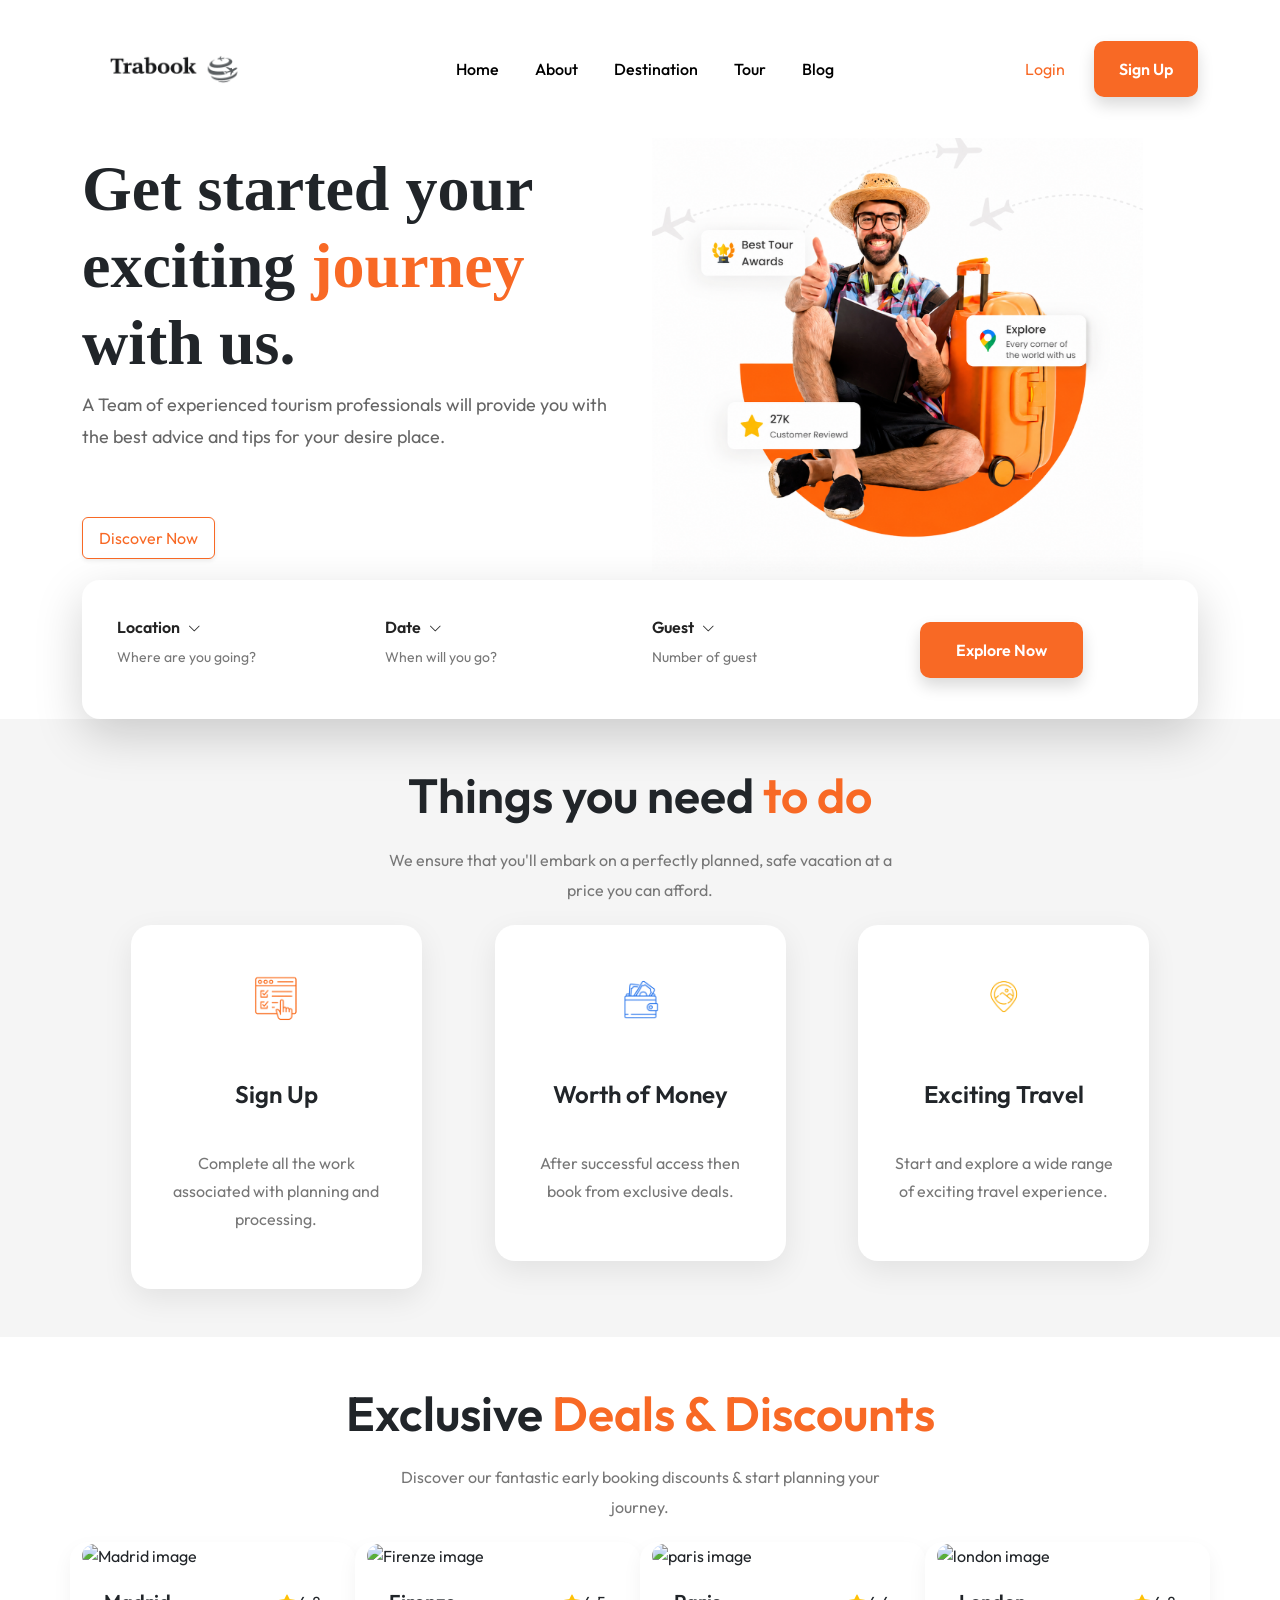
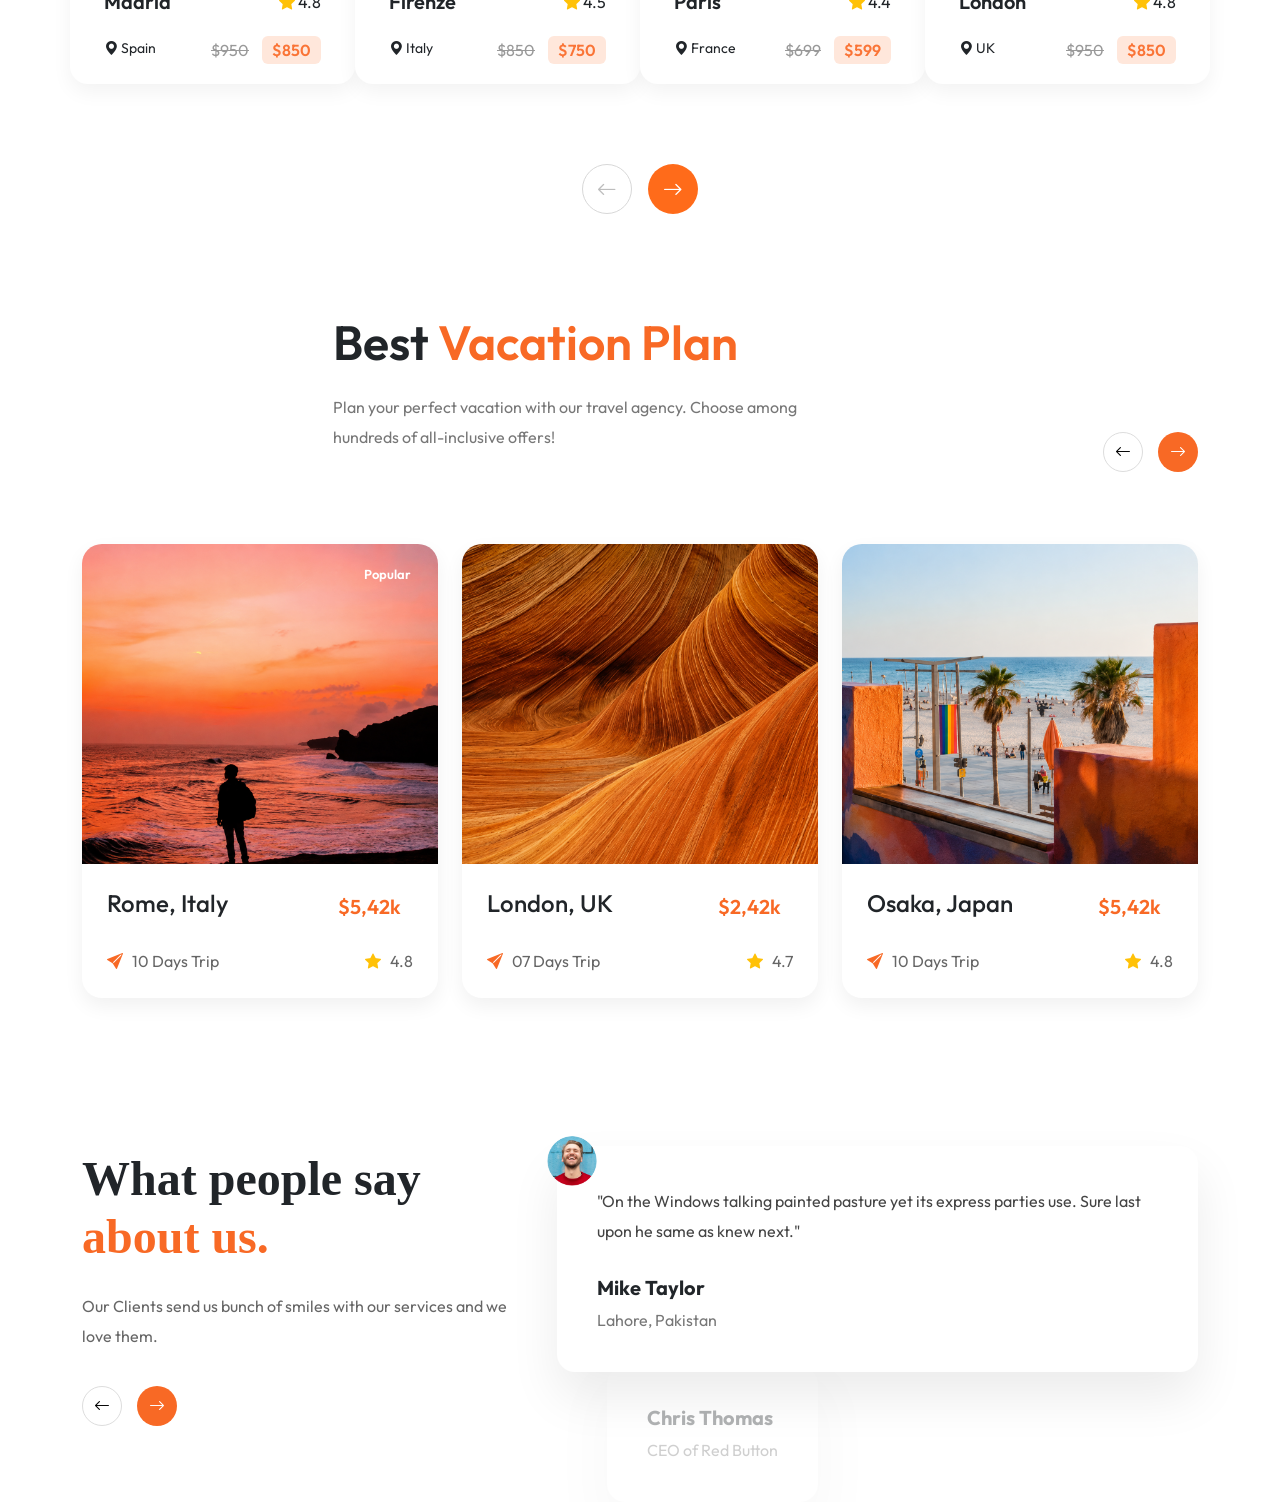
==== index.html @ 54f8acce "created testimonila branch" ====
<!DOCTYPE html>
<html lang="en">

<head>
    <meta charset="UTF-8">
    <meta name="viewport" content="width=device-width, initial-scale=1.0">
    <title>Trabook</title>

    <link rel="preconnect" href="https://fonts.googleapis.com">
    <link rel="preconnect" href="https://fonts.gstatic.com" crossorigin>
    <link
        href="https://fonts.googleapis.com/css2?family=Bai+Jamjuree:ital,wght@0,200;0,300;0,400;0,500;0,600;0,700;1,200;1,300;1,400;1,500;1,600;1,700&family=Happy+Monkey&family=Orbitron:wght@400..900&family=Oswald:wght@200..700&family=Outfit:wght@100..900&family=Playfair+Display:ital,wght@0,400..900;1,400..900&display=swap"
        rel="stylesheet">
    <link href="https://cdn.jsdelivr.net/npm/bootstrap@5.3.7/dist/css/bootstrap.min.css" rel="stylesheet">
    <link rel="stylesheet" href="https://cdn.jsdelivr.net/npm/bootstrap-icons@1.13.1/font/bootstrap-icons.min.css">
    <link rel="stylesheet" href="index.css">
</head>

<body>

    <!-- NAVBAR SECTION -->
    <header>
        <nav class="navbar navbar-expand-lg bg-white py-1">

            <div class="container">

                <a class="navbar-brand" href="#">
                    <img src="./images/logo.png" alt="Logo" class="nav-logo">
                </a>

                <button class="navbar-toggler" type="button" data-bs-toggle="collapse" data-bs-target="#navbarMenu">
                    <span class="navbar-toggler-icon"></span>
                </button>

                <div class="collapse navbar-collapse" id="navbarMenu">
                    <ul class="navbar-nav mx-auto">

                        <li class="nav-item">
                            <a class="nav-link active" href="#hero">Home</a>
                        </li>

                        <li class="nav-item">
                            <a class="nav-link active" href="#">About</a>
                        </li>

                        <li class="nav-item">
                            <a class="nav-link active" href="#">Destination</a>
                        </li>

                        <li class="nav-item">
                            <a class="nav-link active" href="#">Tour</a>
                        </li>

                        <li class="nav-item">
                            <a class="nav-link active" href="#">Blog</a>
                        </li>
                    </ul>

                    <div class="d-flex align-items-center">

                        <a href="#" class="btn text-decoration-none me-3" style="color: #F86925;">
                            Login
                        </a>

                        <button class="btn explore-btn px-4 shadow">Sign Up</button>

                    </div>

                </div>

            </div>

        </nav>
    </header>

    <main>
        <!-- HERO SECTION -->
        <section class="hero-section" id="hero">
            <div class="container">

                <div class="row align-items-center">

                    <div class="col-lg-6">

                        <h1 class="hero-heading">Get started your exciting <span style="color: #F86925;">journey
                            </span>with us.</h1>
                        <p class="hero-description">A Team of experienced tourism professionals will provide you with
                            the best advice and tips for your desire place.</p>
                        <button class="hero-button bg-white rounded mt-5 px-3 py-2 shadow-sm">Discover Now</button>
                    </div>

                    <div class="col-lg-6">
                        <img src="./images/hero-image.png"
                            alt="an image of a man sitting and reading a travel guide with his travel bag near to him"
                            class="hero-img img-fluid ">
                    </div>

                </div>

            </div>
        </section>

        <!-- SEARCH SECTION -->
        <section class="search-section " id="search">

            <div class="container mt-5">

                <div class="search-box shadow-lg">

                    <div class="row align-items-center g-4">

                        <div class="search-item col-lg-3">
                            <label>
                                Location
                                <i class="bi bi-chevron-down"></i>
                            </label>
                            <p>Where are you going?</p>
                        </div>

                        <div class="search-item col-lg-3">
                            <label>
                                Date
                                <i class="bi bi-chevron-down"></i>
                            </label>
                            <p>When will you go?</p>
                        </div>

                        <div class="search-item col-lg-3">
                            <label>
                                Guest
                                <i class="bi bi-chevron-down"></i>
                            </label>
                            <p>Number of guest</p>
                        </div>

                        <div class="search-item col-lg-3">
                            <button class="btn explore-btn shadow">Explore Now</button>
                        </div>
                    </div>
                </div>

            </div>
        </section>

        <!-- TO DO SECTION -->
        <section class="things py-5" id="todo">

            <div class="container">

                <div class="section-title text-center">
                    <h2>Things you need <span style="color:#F86925;">to do</span></h2>
                    <p>We ensure that you'll embark on a perfectly planned, safe vacation at a price you can afford.</p>
                </div>

                <div class="justify-content-evenly row gx-5 gy-4 ">

                    <div class="feature-card justify-content-evenly col-lg-3 col-md-6 h-100">

                        <div class="feature-icon">
                            <img src="./images/checklist-click.png" alt="Checklist Icon image" width="70">
                        </div>

                        <h4>Sign Up</h4>
                        <p>Complete all the work associated with planning and processing.</p>

                    </div>

                    <div class="feature-card justify-content-evenly col-lg-3 col-md-6 h-100">

                        <div class="feature-icon">
                            <img src="./images/wallet.png" alt="wallet icon" width="70">
                        </div>

                        <h4>Worth of Money</h4>
                        <p>After successful access then book from exclusive deals.</p>

                    </div>

                    <div class="feature-card justify-content-evenly col-lg-3 col-md-6 h-100">

                        <div class="feature-icon">
                            <img src="./images/location-icon.png" alt="location icon" width="70">
                        </div>

                        <h4>Exciting Travel</h4>
                        <p>Start and explore a wide range of exciting travel experience.</p>
                    </div>

                </div>
            </div>

        </section>

        <section class="deals-section" id="deals">

            <div class="container">

                <div class="section-heading text-center mt-5">

                    <h2>Exclusive <span style="color: #F86925;">Deals & Discounts</span></h2>
                    <p>Discover our fantastic early booking discounts & start planning your journey.</p>
                </div>

                <div class="row g-4">

                    <!-- Card 1 -->
                    <div class="deal-card col-lg-3 col-md-6">

                        <div class="deal-image">

                            <img src="./images/madrid.png" alt="Madrid image">

                            <div class="overlay">

                                <button class="btn book-btn">Book Now</button>

                            </div>

                        </div>

                        <div class="deal-body">

                            <div class="d-flex justify-content-between">
                                <h5>Madrid</h5>
                                <span><i class="bi bi-star-fill text-warning"></i> 4.8</span>
                            </div>

                            <div class="d-flex justify-content-between mt-3">

                                <small><i class="bi bi-geo-alt-fill"></i> Spain</small>

                                <div>
                                    <span class="old-price">$950</span>
                                    <span class="new-price">$850</span>
                                </div>

                            </div>

                        </div>

                    </div>

                    <!-- Card 2 -->
                    <div class="deal-card col-lg-3 col-md-6">

                        <div class="deal-image">

                            <img src="./images/firenze.png" alt="Firenze image">

                            <div class="overlay">

                                <button class="btn book-btn">Book Now</button>

                            </div>

                        </div>

                        <div class="deal-body">

                            <div class="d-flex justify-content-between">
                                <h5>Firenze</h5>
                                <span><i class="bi bi-star-fill text-warning"></i> 4.5</span>
                            </div>

                            <div class="d-flex justify-content-between mt-3">

                                <small><i class="bi bi-geo-alt-fill"></i> Italy</small>

                                <div>
                                    <span class="old-price">$850</span>
                                    <span class="new-price">$750</span>
                                </div>

                            </div>

                        </div>

                    </div>

                    <!-- Card 3 -->
                    <div class="deal-card col-lg-3 col-md-6">

                        <div class="deal-image">

                            <img src="./images/paris.png" alt="paris image">

                            <div class="overlay">

                                <button class="btn book-btn">Book Now</button>

                            </div>

                        </div>

                        <div class="deal-body">

                            <div class="d-flex justify-content-between">
                                <h5>Paris</h5>
                                <span><i class="bi bi-star-fill text-warning"></i> 4.4</span>
                            </div>

                            <div class="d-flex justify-content-between mt-3">

                                <small><i class="bi bi-geo-alt-fill"></i> France</small>

                                <div>
                                    <span class="old-price">$699</span>
                                    <span class="new-price">$599</span>
                                </div>

                            </div>

                        </div>

                    </div>

                    <!-- Card 4 -->
                    <div class="deal-card col-lg-3 col-md-6">

                        <div class="deal-image">

                            <img src="./images/london.png" alt="london image">

                            <div class="overlay">

                                <button class="btn book-btn">Book Now</button>

                            </div>

                        </div>

                        <div class="deal-body">

                            <div class="d-flex justify-content-between">
                                <h5>London</h5>
                                <span><i class="bi bi-star-fill text-warning"></i> 4.8</span>
                            </div>

                            <div class="d-flex justify-content-between mt-3">

                                <small><i class="bi bi-geo-alt-fill"></i> UK</small>

                                <div>
                                    <span class="old-price">$950</span>
                                    <span class="new-price">$850</span>
                                </div>

                            </div>

                        </div>

                    </div>

                </div>

                <div class="navigation-btns d-flex justify-content-center align-items-center">

                    <button class="nav-btn prev-btn">
                        <i class="bi bi-arrow-left"></i>
                    </button>

                    <button class="nav-btn next-btn ms-3">
                        <i class="bi bi-arrow-right"></i>
                    </button>

                </div>

            </div>

        </section>

        <section class="vacation-section" id="vacation">

            <div class="container">

                <div class="vacation-header">

                    <div class="vacation-heading mx-auto">

                        <h2>Best <span style="color: #F86925;">Vacation Plan</span></h2>
                        <p>Plan your perfect vacation with our travel agency. Choose among hundreds of all-inclusive
                            offers!</p>
                    </div>

                    <div class="slider-buttons">

                        <button class="arrow-btn">
                            <i class="bi bi-arrow-left"></i>
                        </button>

                        <button class="arrow-btn active">
                            <i class="bi bi-arrow-right"></i>
                        </button>

                    </div>

                </div>

                <div class="row mt-5 g-4">

                    <!-- CARD-1 -->
                    <div class="col-lg-4 col-md-6">

                        <div class="vacation-card">

                            <div class="vacation-image">

                                <img src="./images/rome.png" alt="Rome image">
                                <span class="popular-badge">Popular</span>

                            </div>

                            <div class="vacation-body">

                                <div class="price-tag d-flex justify-content-between">

                                    <h4>Rome, Italy</h4>
                                    <h5>$5,42k</h5>

                                </div>

                                <div class="d-flex justify-content-between mt-3">

                                    <span><i class="bi bi-send-fill" style="color: #F86925;"></i> 10 Days Trip</span>
                                    <span><i class="bi bi-star-fill text-warning"></i> 4.8</span>

                                </div>

                            </div>

                        </div>

                    </div>

                    <!-- CARD -2 -->
                    <div class="col-lg-4 col-md-6">

                        <div class="vacation-card">

                            <div class="vacation-image">

                                <img src="./images/london2.png" alt="london image">

                            </div>

                            <div class="vacation-body">

                                <div class="price-tag d-flex justify-content-between">

                                    <h4>London, UK</h4>
                                    <h5>$2,42k</h5>

                                </div>

                                <div class="d-flex justify-content-between mt-3">

                                    <span><i class="bi bi-send-fill" style="color: #F86925;"></i> 07 Days Trip</span>
                                    <span><i class="bi bi-star-fill text-warning"></i> 4.7</span>

                                </div>

                            </div>

                        </div>

                    </div>

                    <!-- CARD-3 -->
                    <div class="col-lg-4 col-md-6">

                        <div class="vacation-card">

                            <div class="vacation-image">

                                <img src="./images/osaka.png" alt="osaka image">

                            </div>

                            <div class="vacation-body">

                                <div class="price-tag d-flex justify-content-between">

                                    <h4>Osaka, Japan</h4>
                                    <h5>$5,42k</h5>

                                </div>

                                <div class="d-flex justify-content-between mt-3">

                                    <span><i class="bi bi-send-fill" style="color: #F86925;"></i> 10 Days Trip</span>
                                    <span><i class="bi bi-star-fill text-warning"></i> 4.8</span>

                                </div>

                            </div>

                        </div>

                    </div>
                </div>

            </div>

        </section>

        <section id="testimonial-section">

            <div class="container">

                <div class="row align-items-center">

                    <div class="testimonial-heading col-lg-5">

                        <h2>What people say <span style="color: #F86925;">about us.</span></h2>
                        <p>Our Clients send us bunch of smiles with our services and we love them.</p>

                        <div class="slider-buttons">

                            <button class="arrow-btn">
                                <i class="bi bi-arrow-left"></i>
                            </button>

                            <button class="arrow-btn active">
                                <i class="bi bi-arrow-right"></i>
                            </button>

                        </div>
                    </div>

                    <div class="col-lg-7">

                        <div class="testimonial-wrapper">

                            <!-- FRONT CARD -->
                            <div class="testimonial-card active-card mt-5">

                                <img src="images/avatar.png" class="profile-img" alt="avatar image">
                                
                                <p>"On the Windows talking painted pasture yet its express parties use. Sure last upon he same as knew next."</p>
                                <h5>Mike Taylor</h5>
                                <span style="color:#777;">Lahore, Pakistan</span>

                            </div>

                            <!-- BACK CARD -->
                            <div class="testimonial-card second-card mt-5">

                                
                                <h5>Chris Thomas</h5>
                                <span style="color:#777;">CEO of Red Button</span>
                                

                            </div>

                        </div>

                    </div>

                </div>

            </div>

        </section>

        <section id="blog">

        </section>

        <section id="subscribe">

        </section>

    </main>

    <footer>

    </footer>

    <script src="https://cdn.jsdelivr.net/npm/bootstrap@5.3.8/dist/js/bootstrap.bundle.min.js"
        integrity="sha384-FKyoEForCGlyvwx9Hj09JcYn3nv7wiPVlz7YYwJrWVcXK/BmnVDxM+D2scQbITxI"
        crossorigin="anonymous"></script>
</body>

</html>
---- index.css ----
* {
  margin: 0;
  padding: 0;
  box-sizing: border-box;
}

body {
  font-family: "Outfit", sans-serif;
}

/* NAV SECTION */
.nav-logo {
  width: auto;
  height: 120px;
  object-fit: contain;
}

.navbar-brand {
  font-weight: 700;
}

.nav-link {
  color: black;
  font-weight: 500;
  margin: 0 10px;
  transition: 0.3s;
}

/* HERO SECTION */
.hero-heading {
  font-family: "Volkhov", serif;
  font-weight: 700;
  font-size: 64px;
}

.hero-description {
  font-size: 18px;
  color: #666;
  line-height: 32px;
}

.hero-button {
  border: 1px solid #f86925;
  color: #f86925;
  transition: all 0.3s ease;
}
.hero-button:hover {
  transform: translateY(-3px);
  box-shadow: 0 10px 20px rgba(13, 110, 253, 0.3);
}

.hero-img {
  text-align: center;
  width: 90%;
}

.hero-img img {
  width: 90%;
}

/* SEARCH SECTION */
.search-section {
  margin-top: -40px;
  position: relative;
  z-index: 10;
}

.search-box {
  background: white;
  border-radius: 18px;
  padding: 35px;
  box-shadow: 0 20px 60px rgba(0, 0, 0, 0.08);
}

.search-item label {
  font-weight: 600;
  color: #222;
}

.search-item p {
  color: #777;
  font-size: 14px;
  margin-top: 8px;
}

.search-item i {
  margin-left: 5px;
  font-size: 13px;
}

.explore-btn {
  background: #f86925;
  color: white;
  padding: 15px 35px;
  border-radius: 10px;
  font-weight: 600;
  transition: 0.3s;
}

.explore-btn:hover {
  background: #e5672f;
  color: white;
  transform: translateY(-2px);
}

/* TO DO SECTION */
.things {
  background: whitesmoke;
}

.section-title h2 {
  font-size: 48px;
  font-weight: 600;
}

.section-title p {
  width: 520px;
  margin: 20px auto;
  color: #777;
  line-height: 30px;
}

.feature-card {
  background: white;
  padding: 40px 30px;
  border-radius: 20px;
  transition: 0.4s;
  text-align: center;
  box-shadow: 0 10px 30px rgba(0, 0, 0, 0.08);
  display: flex;
  flex-direction: column;
  align-items: center;
  justify-content: space-evenly;
  gap: 20px;
}

.feature-icon {
  width: 70px;
  height: 70px;
  border-radius: 15px;
  display: flex;
  justify-content: center;
  align-items: center;
  margin-bottom: 25px;
}

.feature-card h4 {
  font-weight: 600;
  margin-bottom: 20px;
}

.feature-card p {
  color: #777;
  line-height: 28px;
}

.feature-card:hover {
  transform: translateY(-12px);
  box-shadow: 0 25px 60px rgba(0, 0, 0, 0.08);
}

/* DEALS SECTION */
.deal-card {
  background: #fff;
  border-radius: 18px;
  overflow: hidden;
  transition: 0.35s;
  box-shadow: 0 8px 20px rgba(0, 0, 0, 0.05);
}

.deal-image {
  position: relative;
  overflow: hidden;
}

.deal-image img {
  width: 100%;
  height: 280px;
  object-fit: cover;
  transition: 0.5s;
  border-radius: 20px;
}

.overlay {
  position: absolute;
  inset: 0;
  background: rgba(0, 0, 0, 0.35);
  display: flex;
  justify-content: center;
  align-items: center;
  opacity: 0;
  transition: 0.4s;
  color: rgb(252, 238, 238);
}

.deal-card:hover .overlay {
  opacity: 1;
}

.deal-card:hover img {
  transform: scale(1.08);
}

.book-btn {
  background: #fa7436;
  color: white;
  padding: 12px 28px;
  border-radius: 8px;
}

.book-btn:hover {
  background: #e5672f;
  color: white;
}

.deal-body {
  padding: 22px;
}

.deal-body h5 {
  font-weight: 600;
}

.old-price {
  color: #999;
  text-decoration: line-through;
  margin-right: 10px;
}

.new-price {
  background: #ffe7db;
  color: #fa7436;
  padding: 4px 10px;
  border-radius: 6px;
  font-weight: 600;
}

.deal-card:hover {
  transform: translateY(-10px);
  box-shadow: 0 20px 50px rgba(0, 0, 0, 0.12);
}

.section-heading h2 {
  font-size: 48px;
  font-weight: 600;
}

.section-heading p {
  width: 520px;
  margin: 20px auto;
  color: #777;
  line-height: 30px;
}

.navigation-btns {
  margin-top: 80px;
}

.nav-btn {
  width: 50px;
  height: 50px;
  border-radius: 50%;
  display: flex;
  justify-content: center;
  align-items: center;
  font-size: 20px;
  cursor: pointer;
  transition: all 0.35s ease;
}
.prev-btn {
  background: #fff;
  border: 1px solid #d8d8d8;
  color: #bdbdbd;
}

.prev-btn:hover {
  background: #f5f5f5;
  color: #777;
}

.next-btn {
  background: #ff6b1a;
  border: none;
  color: #fff;
}

.next-btn:hover {
  background: #f25c05;
  transform: translateX(2px);
}

/* VACATION SECTION */
.vacation-section{
    padding:100px 0;
    background:#fff;
}

.vacation-header {
  display: flex;
  justify-content: space-between;
  align-items: end;
  flex-wrap: wrap;
}

.vacation-heading h2 {
  font-size: 48px;
  font-weight: 600;
}

.vacation-heading p {
  width: 520px;
  margin: 20px auto;
  color: #777;
  line-height: 30px;
}

.slider-buttons {
  display: flex;
  gap: 15px;
}

.arrow-btn {
  width: 40px;
  height: 40px;
  border-radius: 50%;
  border: 1px solid #ddd;
  background: white;
  transition: 0.3s;
}

.arrow-btn.active {
  background:#f86925;
  color: white;
  border: none;
}

.arrow-btn:hover {
  background: var(--primary);
  color: black;
}

/* VACATION-CARD */
.vacation-card{
    border-radius:20px;
    overflow:hidden;
    background:white;
    transition:.35s;
    box-shadow:0 8px 20px rgba(0,0,0,.06);
}

.vacation-image{
    overflow:hidden;
    position:relative;
}

.popular-badge{
    position:absolute;
    top:15px;
    right:15px;
    background:var(--primary);
    color:#fff;
    padding:6px 12px;
    border-radius:6px;
    font-size:13px;
    font-weight:600;
}

.vacation-image img{
    width:100%;
    height:320px;
    object-fit:cover;
    transition:.5s;
}

.vacation-body{
    padding:25px;
}

.vacation-body span{
    color:#666;
}

.vacation-body h5{
    color:var(--primary);
    font-weight:700;
}

.vacation-body i{
    color:var(--primary);
    margin-right:6px;
}

.vacation-card:hover{
    transform:translateY(-10px);
    box-shadow:0 25px 50px rgba(0,0,0,.12);
}

.vacation-card:hover img{
    transform:scale(1.08);
}

.price-tag h5{
    color: #f86925;
    padding:6px 12px;
    border-radius:8px;
    font-weight:600;
}

/* TESTIMONIAL SECTION */
.testimonial-section{
    padding:120px 0;
    background:#F7F8FC;
}

.testimonial-heading h2{
    font-size:48px;
    font-family:'Volkhov', serif;
    font-weight:700;
}

.testimonial-heading p{
    margin:25px 0 35px;
    color:#666;
    line-height:30px;
}

.testimonial-wrapper{
    position:relative;
    height:380px;
}

.testimonial-card{
    background:white;
    border-radius:18px;
    padding:40px;
    box-shadow:0 25px 50px rgba(0,0,0,.08);
}

.profile-img{
    width:50px;
    height:50px;
    border-radius:50%;
    position:absolute;
    top:-10px;
    left:-10px;
}

.active-card{
    position:absolute;
    z-index:5;
}

.second-card{
    position:absolute;
    top:220px;
    left:50px;
    opacity:.35;
    z-index:1;
    
}

.testimonial-card p{
    color:#444;
    line-height:30px;
    margin-bottom:30px;
}

.testimonial-card h5{
    font-weight:700;
}

.active-card:hover{
    transform:translateY(-8px);
    transition:.3s;
    border-left: 5px solid var(--primary);
}
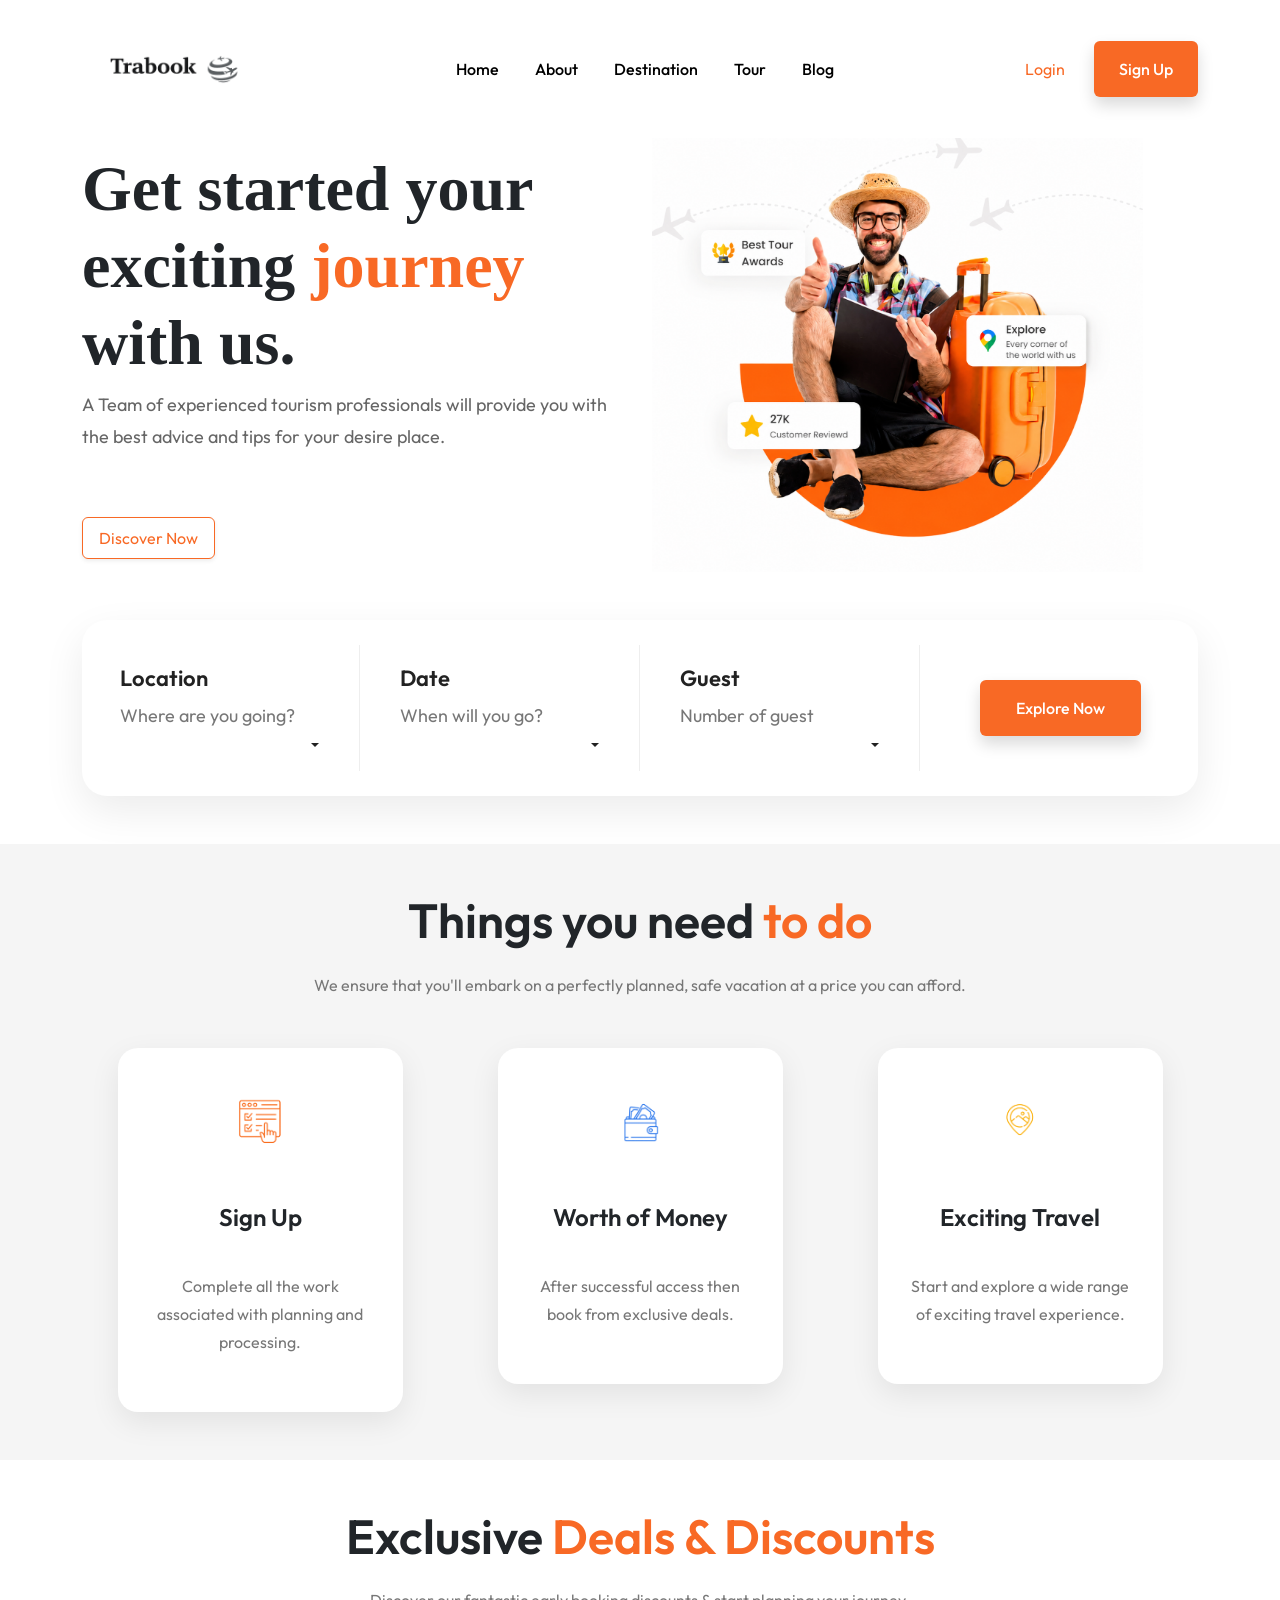
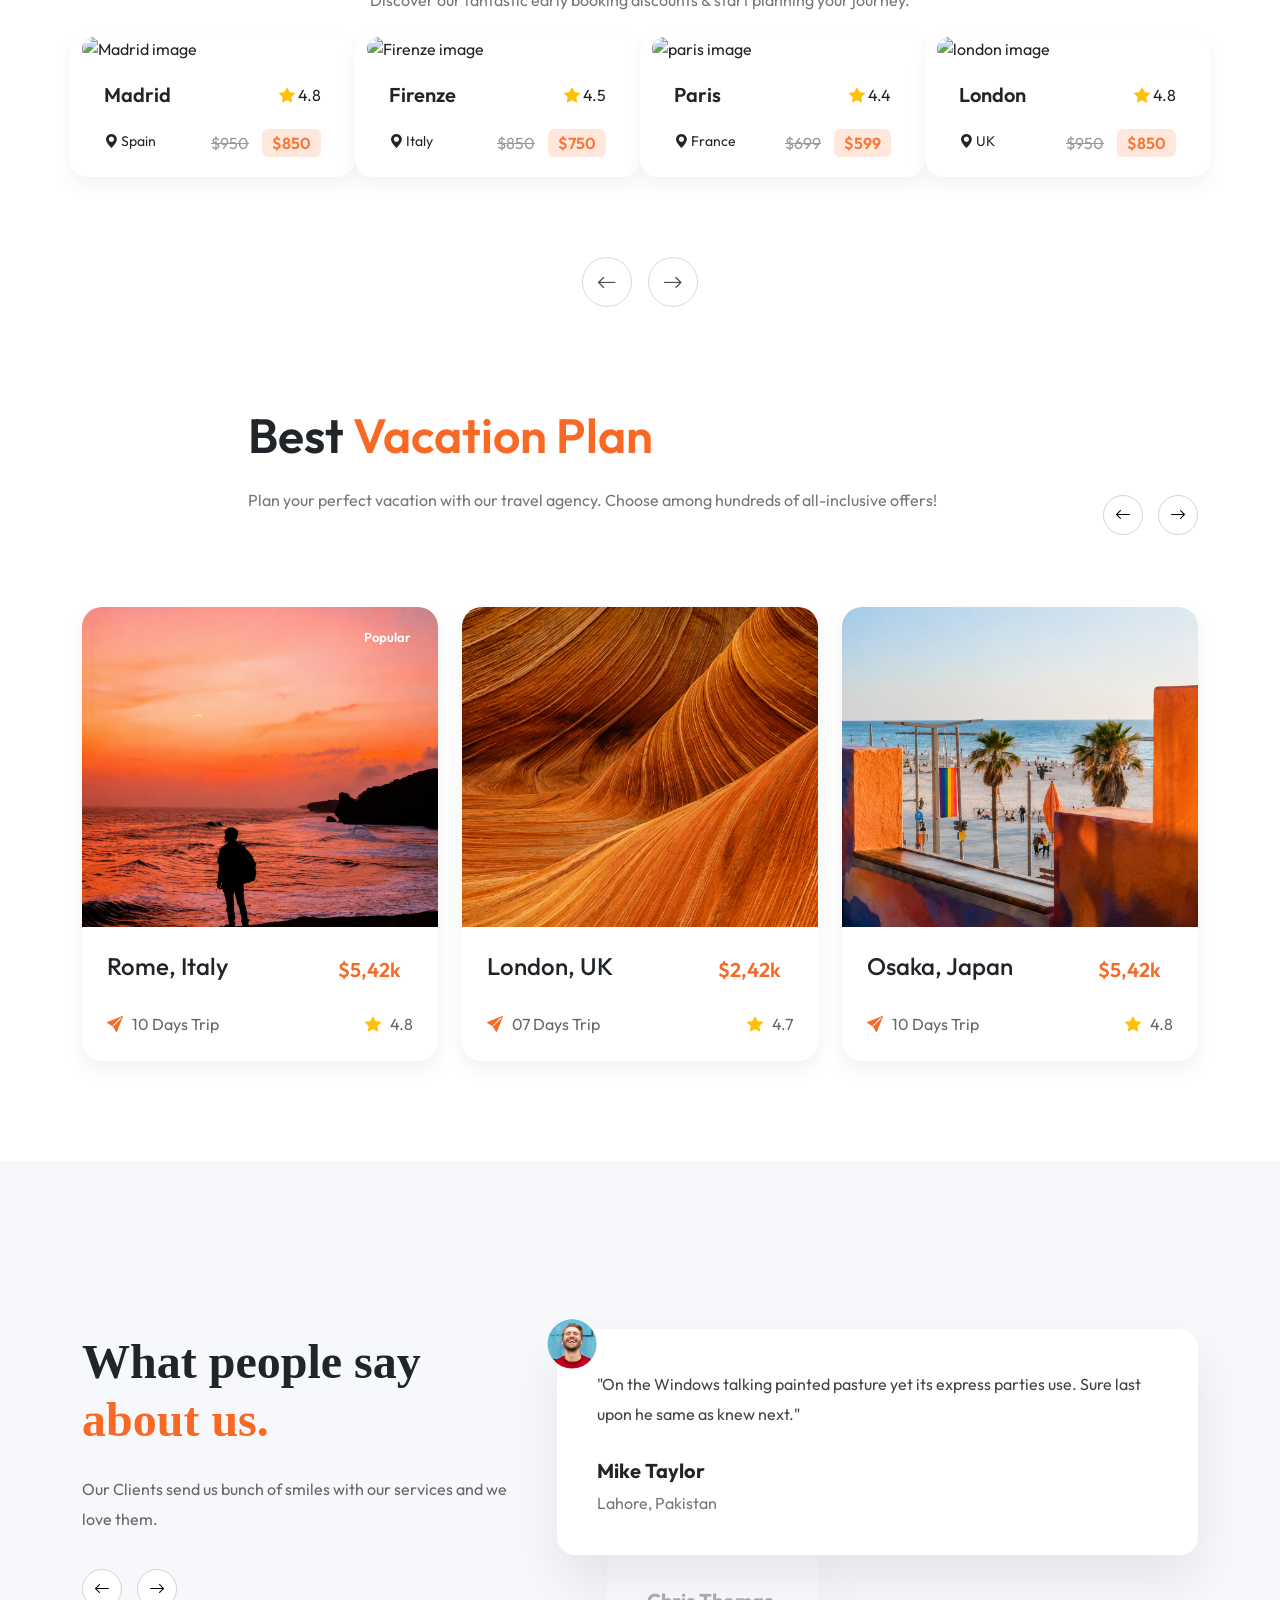
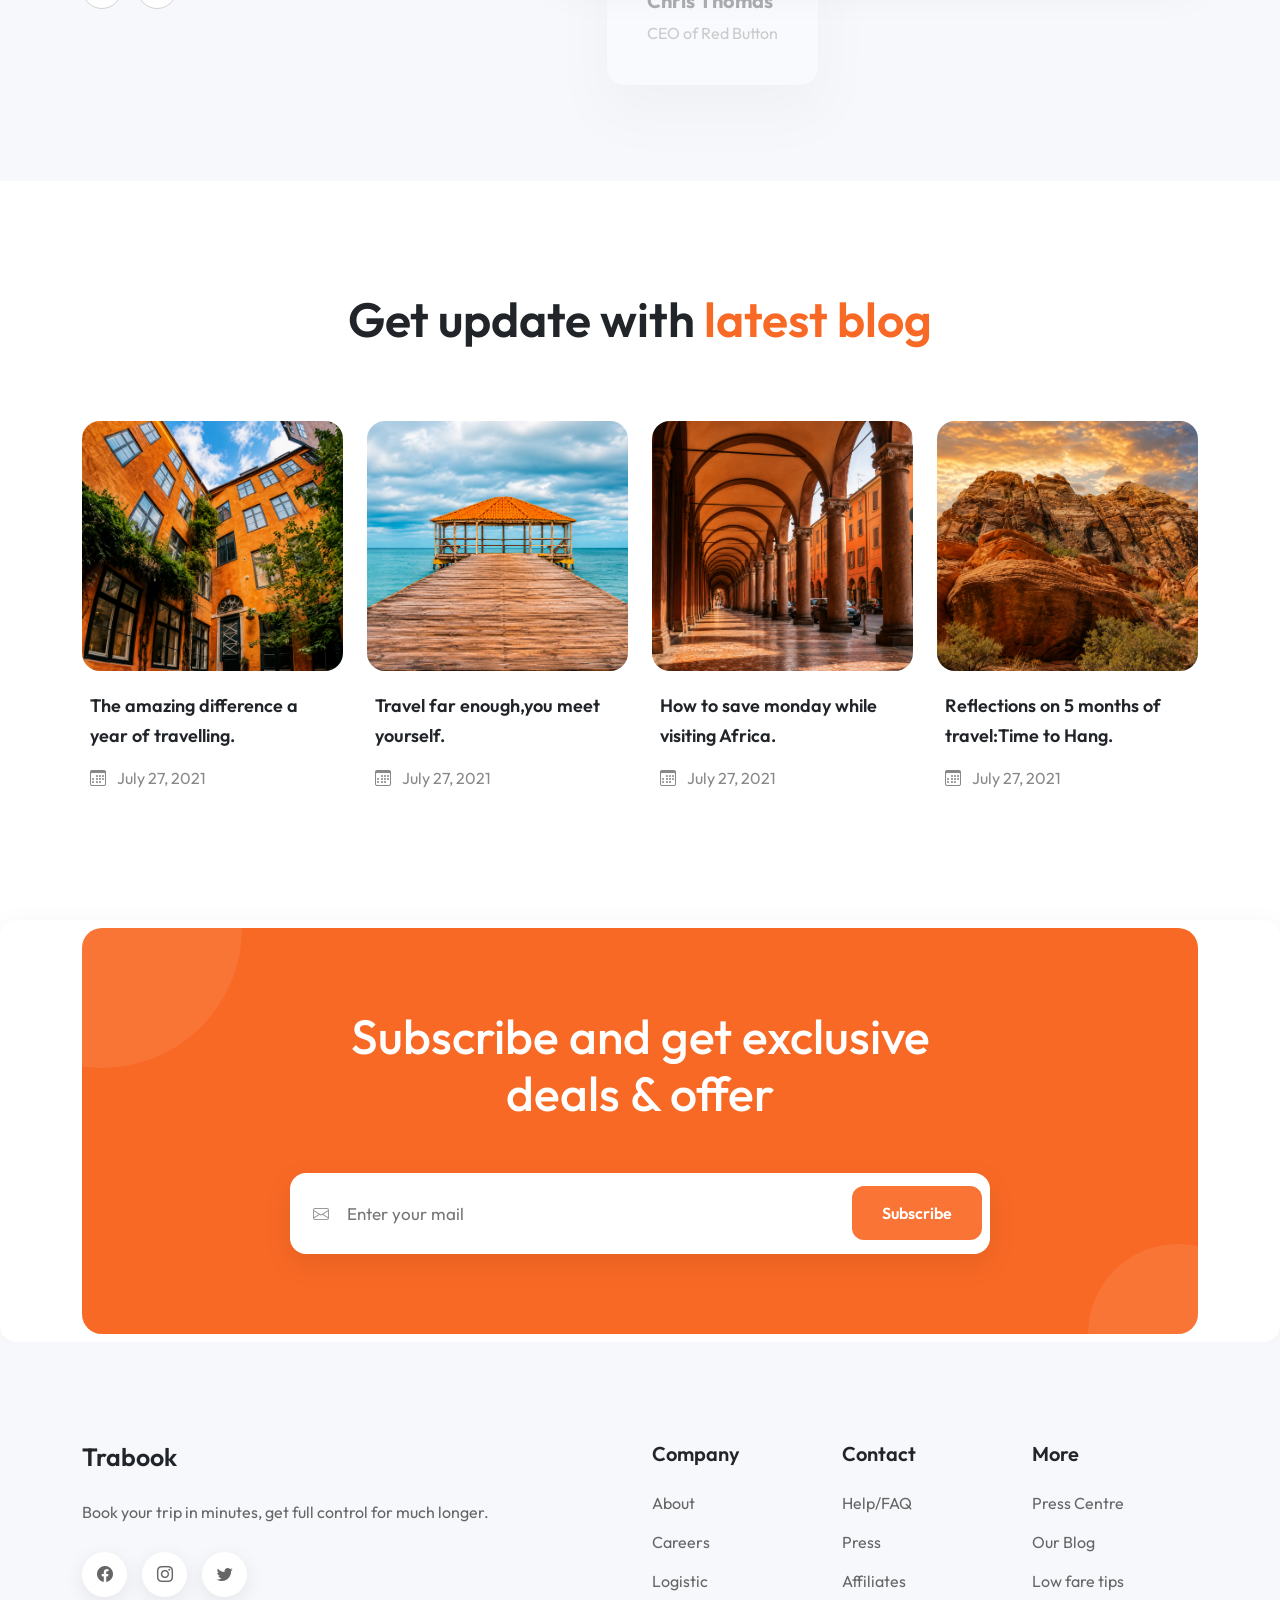
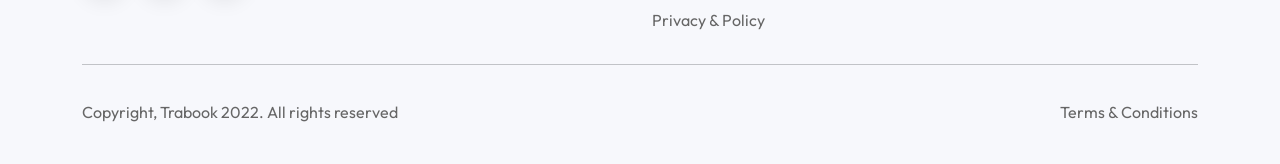
==== commit bab0ac23: "completed foooter section" ====
--- a/index.html
+++ b/index.html
@@ -40,19 +40,19 @@
                         </li>
 
                         <li class="nav-item">
-                            <a class="nav-link active" href="#">About</a>
+                            <a class="nav-link active" href="#testimonial">About</a>
                         </li>
 
                         <li class="nav-item">
-                            <a class="nav-link active" href="#">Destination</a>
+                            <a class="nav-link active" href="#deals">Destination</a>
                         </li>
 
                         <li class="nav-item">
-                            <a class="nav-link active" href="#">Tour</a>
+                            <a class="nav-link active" href="#vacation">Tour</a>
                         </li>
 
                         <li class="nav-item">
-                            <a class="nav-link active" href="#">Blog</a>
+                            <a class="nav-link active" href="#blog">Blog</a>
                         </li>
                     </ul>
 
@@ -101,45 +101,80 @@
         </section>
 
         <!-- SEARCH SECTION -->
-        <section class="search-section " id="search">
-
-            <div class="container mt-5">
-
-                <div class="search-box shadow-lg">
-
-                    <div class="row align-items-center g-4">
-
-                        <div class="search-item col-lg-3">
-                            <label>
-                                Location
-                                <i class="bi bi-chevron-down"></i>
-                            </label>
-                            <p>Where are you going?</p>
-                        </div>
-
-                        <div class="search-item col-lg-3">
-                            <label>
-                                Date
-                                <i class="bi bi-chevron-down"></i>
-                            </label>
-                            <p>When will you go?</p>
-                        </div>
-
-                        <div class="search-item col-lg-3">
-                            <label>
-                                Guest
-                                <i class="bi bi-chevron-down"></i>
-                            </label>
-                            <p>Number of guest</p>
+        <section class="booking-section py-5" id="search">
+
+            <div class="container">
+
+                <div class="booking-box">
+
+                    <div class="row">
+
+                        <!-- Location -->
+                        <div class="col-lg-3 booking-item dropdown">
+
+                            <a href="#" class="booking-trigger dropdown-toggle" data-bs-toggle="dropdown">
+
+                                <h5>Location</h5>
+                                <p>Where are you going?</p>
+
+                            </a>
+
+                            <ul class="dropdown-menu shadow">
+                                <li><a class="dropdown-item" href="#">Paris</a></li>
+                                <li><a class="dropdown-item" href="#">London</a></li>
+                                <li><a class="dropdown-item" href="#">Dubai</a></li>
+                                <li><a class="dropdown-item" href="#">Maldives</a></li>
+                            </ul>
+
+                        </div>
+
+                        <!-- Date -->
+                        <div class="col-lg-3 booking-item dropdown">
+
+                            <a href="#" class="booking-trigger dropdown-toggle" data-bs-toggle="dropdown">
+
+                                <h5>Date</h5>
+                                <p>When will you go?</p>
+
+                            </a>
+
+                            <ul class="dropdown-menu shadow">
+                                <li><a class="dropdown-item" href="#">Today</a></li>
+                                <li><a class="dropdown-item" href="#">Tomorrow</a></li>
+                                <li><a class="dropdown-item" href="#">Next Week</a></li>
+                            </ul>
+
+                        </div>
+
+                        <!-- Guest -->
+                        <div class="col-lg-3 booking-item dropdown">
+
+                            <a href="#" class="booking-trigger dropdown-toggle" data-bs-toggle="dropdown">
+
+                                <h5>Guest</h5>
+                                <p>Number of guest</p>
+
+                            </a>
+
+                            <ul class="dropdown-menu shadow">
+                                <li><a class="dropdown-item" href="#">1 Guest</a></li>
+                                <li><a class="dropdown-item" href="#">2 Guests</a></li>
+                                <li><a class="dropdown-item" href="#">3 Guests</a></li>
+                                <li><a class="dropdown-item" href="#">4+ Guests</a></li>
+                            </ul>
+
                         </div>
 
                         <div class="search-item col-lg-3">
                             <button class="btn explore-btn shadow">Explore Now</button>
                         </div>
-                    </div>
-                </div>
-
-            </div>
+
+                    </div>
+
+                </div>
+
+            </div>
+
         </section>
 
         <!-- TO DO SECTION -->
@@ -147,14 +182,17 @@
 
             <div class="container">
 
-                <div class="section-title text-center">
+                <div class="section-title text-center mb-5">
+
                     <h2>Things you need <span style="color:#F86925;">to do</span></h2>
                     <p>We ensure that you'll embark on a perfectly planned, safe vacation at a price you can afford.</p>
-                </div>
-
-                <div class="justify-content-evenly row gx-5 gy-4 ">
-
-                    <div class="feature-card justify-content-evenly col-lg-3 col-md-6 h-100">
+
+                </div>
+
+                <div class="row justify-content-around g-4">
+
+                    <!-- Card-1 -->
+                    <div class="feature-card col-lg-3 col-md-6 h-100">
 
                         <div class="feature-icon">
                             <img src="./images/checklist-click.png" alt="Checklist Icon image" width="70">
@@ -165,7 +203,8 @@
 
                     </div>
 
-                    <div class="feature-card justify-content-evenly col-lg-3 col-md-6 h-100">
+                    <!-- Card-2 -->
+                    <div class="feature-card col-lg-3 col-md-6 h-100">
 
                         <div class="feature-icon">
                             <img src="./images/wallet.png" alt="wallet icon" width="70">
@@ -176,7 +215,8 @@
 
                     </div>
 
-                    <div class="feature-card justify-content-evenly col-lg-3 col-md-6 h-100">
+                    <!-- Card-3 -->
+                    <div class="feature-card col-lg-3 col-md-6 h-100">
 
                         <div class="feature-icon">
                             <img src="./images/location-icon.png" alt="location icon" width="70">
@@ -184,9 +224,11 @@
 
                         <h4>Exciting Travel</h4>
                         <p>Start and explore a wide range of exciting travel experience.</p>
-                    </div>
-
-                </div>
+
+                    </div>
+
+                </div>
+
             </div>
 
         </section>
@@ -369,6 +411,7 @@
 
         </section>
 
+        <!-- VACATION SECTION -->
         <section class="vacation-section" id="vacation">
 
             <div class="container">
@@ -503,7 +546,7 @@
 
         </section>
 
-        <section id="testimonial-section">
+        <section class="testimonial-section" id="testimonial">
 
             <div class="container">
 
@@ -535,8 +578,9 @@
                             <div class="testimonial-card active-card mt-5">
 
                                 <img src="images/avatar.png" class="profile-img" alt="avatar image">
-                                
-                                <p>"On the Windows talking painted pasture yet its express parties use. Sure last upon he same as knew next."</p>
+
+                                <p>"On the Windows talking painted pasture yet its express parties use. Sure last upon
+                                    he same as knew next."</p>
                                 <h5>Mike Taylor</h5>
                                 <span style="color:#777;">Lahore, Pakistan</span>
 
@@ -545,10 +589,10 @@
                             <!-- BACK CARD -->
                             <div class="testimonial-card second-card mt-5">
 
-                                
+
                                 <h5>Chris Thomas</h5>
                                 <span style="color:#777;">CEO of Red Button</span>
-                                
+
 
                             </div>
 
@@ -562,17 +606,227 @@
 
         </section>
 
-        <section id="blog">
+        <!-- Blog Section -->
+
+        <section class="blog-section" id="blog">
+
+            <div class="container">
+
+                <div class="section-heading text-center">
+
+                    <h2>Get update with <span style="color: #F86925;">latest blog</span></h2>
+
+                </div>
+
+                <div class="row g-4 mt-5">
+
+                    <!-- CARD-1 -->
+                    <div class="col-lg-3 col-md-6">
+
+                        <article class="blog-card">
+
+                            <div class="blog-image">
+
+                                <img src="./images/blog-1.png" alt="Blog Image">
+
+                            </div>
+
+                            <div class="blog-body">
+
+                                <h5>The amazing difference a year of travelling.</h5>
+                                <span style="color:#888;"><i class="bi bi-calendar3"></i> July 27, 2021</span>
+
+                            </div>
+
+                        </article>
+
+                    </div>
+
+                    <!-- CARD-2 -->
+                    <div class="col-lg-3 col-md-6">
+
+                        <article class="blog-card">
+
+                            <div class="blog-image">
+
+                                <img src="./images/blog-2.png" alt="Blog Image">
+
+                            </div>
+
+                            <div class="blog-body">
+
+                                <h5>Travel far enough,you meet yourself.</h5>
+                                <span style="color:#888;"><i class="bi bi-calendar3"></i> July 27, 2021</span>
+
+                            </div>
+
+                        </article>
+
+                    </div>
+
+                    <!-- CARD-3 -->
+                    <div class="col-lg-3 col-md-6">
+
+                        <article class="blog-card">
+
+                            <div class="blog-image">
+
+                                <img src="./images/blog-3.png" alt="Blog Image">
+
+                            </div>
+
+                            <div class="blog-body">
+
+                                <h5>How to save monday while visiting Africa.</h5>
+                                <span style="color:#888;"><i class="bi bi-calendar3"></i> July 27, 2021</span>
+
+                            </div>
+
+                        </article>
+
+                    </div>
+
+                    <!-- CARD-4 -->
+                    <div class="col-lg-3 col-md-6">
+
+                        <article class="blog-card">
+
+                            <div class="blog-image">
+
+                                <img src="./images/blog-4.png" alt="Blog Image">
+
+                            </div>
+
+                            <div class="blog-body">
+
+                                <h5>Reflections on 5 months of travel:Time to Hang.</h5>
+                                <span style="color:#888;"><i class="bi bi-calendar3"></i> July 27, 2021</span>
+
+                            </div>
+
+                        </article>
+
+                    </div>
+
+                </div>
+
+            </div>
 
         </section>
 
-        <section id="subscribe">
+        <section class="newsletter" id="subscribe">
+
+            <div class="container">
+
+                <div class="newsletter-box">
+
+                    <div class="circle one"></div>
+
+                    <div class="circle two"></div>
+
+                    <h2>Subscribe and get exclusive deals & offer</h2>
+
+                    <form class="newsletter-form">
+
+                        <div class="newsletter">
+
+                            <div class="message">
+
+                                <span class="input-icon"><i class="bi bi-envelope"></i></span>
+                                <input type="email" placeholder="Enter your mail">
+                            </div>
+
+                            <button class="subscribe-btn">Subscribe</button>
+
+                        </div>
+
+                    </form>
+
+                </div>
+
+            </div>
 
         </section>
 
     </main>
 
-    <footer>
+    <!-- FOOTER SECTION -->
+    <footer class="footer">
+
+        <div class="container">
+
+            <div class="row gy-5">
+
+                <!-- Company -->
+                <div class="col-lg-6">
+
+                    <h3 class="footer-logo">Trabook</h3>
+                    <p class="footer-text">Book your trip in minutes, get full control for much longer.</p>
+                    <!-- Social-Links -->
+                    <div class="social-links">
+
+                        <a href="#"><i class="bi bi-facebook"></i></a>
+                        <a href="#"><i class="bi bi-instagram"></i></a>
+                        <a href="#"><i class="bi bi-twitter"></i></a>
+
+                    </div>
+
+                </div>
+
+                <!-- Company Links -->
+                <div class="col-lg-2">
+
+                    <h5>Company</h5>
+
+                    <ul>
+                        <li><a href="#">About</a></li>
+                        <li><a href="#">Careers</a></li>
+                        <li><a href="#">Logistic</a></li>
+                        <li><a href="#">Privacy & Policy</a></li>
+                    </ul>
+
+                </div>
+
+                <!-- Contact -->
+                <div class="col-lg-2">
+
+                    <h5>Contact</h5>
+
+                    <ul>
+                        <li><a href="#">Help/FAQ</a></li>
+                        <li><a href="#">Press</a></li>
+                        <li><a href="#">Affiliates</a></li>
+
+                    </ul>
+
+                </div>
+
+                <!-- More -->
+                <div class="col-lg-2">
+
+                    <h5>More</h5>
+
+                    <ul>
+                        <li><a href="#">Press Centre</a></li>
+                        <li><a href="#">Our Blog</a></li>
+                        <li><a href="#">Low fare tips</a></li>
+
+                    </ul>
+
+                </div>
+
+            </div>
+
+            <hr>
+
+            <div class="footer-bottom">
+
+                <p>Copyright, Trabook 2022. All rights reserved </p>
+                <a href="#">Terms & Conditions</a>
+
+            </div>
+
+        </div>
 
     </footer>
 
--- a/index.css
+++ b/index.css
@@ -45,6 +45,7 @@
   transition: all 0.3s ease;
 }
 .hero-button:hover {
+  background-color: #f25c05;
   transform: translateY(-3px);
   box-shadow: 0 10px 20px rgba(13, 110, 253, 0.3);
 }
@@ -59,41 +60,94 @@
 }
 
 /* SEARCH SECTION */
-.search-section {
+.booking-box{
+    background:#fff;
+    border-radius:25px;
+    box-shadow:0 15px 40px rgba(0,0,0,.08);
+    padding:25px 10px;
+}
+
+.booking-item{
+    padding:20px 40px;
+    position:relative;
+}
+
+.booking-item:not(:last-child){
+    border-right:1px solid #eee;
+}
+
+.booking-trigger{
+    text-decoration:none;
+    display:block;
+    color:#222;
+}
+
+.booking-trigger h5{
+    font-size:22px;
+    font-weight:600;
+    margin-bottom:10px;
+}
+
+.booking-trigger p{
+    margin:0;
+    color:#777;
+    font-size:18px;
+}
+
+.booking-trigger::after{
+    float:right;
+    margin-top:14px;
+}
+
+.dropdown-menu{
+    width:100%;
+    border:none;
+    border-radius:15px;
+    padding:10px;
+}
+
+.dropdown-item{
+    padding:10px 15px;
+    border-radius:8px;
+}
+
+.dropdown-item:hover{
+    background:#f86925;
+    color:#fff;
+}
+
+@media(max-width:991px){
+
+    .booking-item:not(:last-child){
+        border-right:none;
+        border-bottom:1px solid #eee;
+    }
+
+    .booking-item{
+        padding:25px;
+    }
+
+}
+ .search-section {
   margin-top: -40px;
   position: relative;
   z-index: 10;
 }
 
-.search-box {
-  background: white;
+.search-item {
   border-radius: 18px;
+  display: flex;
+  justify-content: center;
+  align-items: center;
   padding: 35px;
-  box-shadow: 0 20px 60px rgba(0, 0, 0, 0.08);
-}
-
-.search-item label {
-  font-weight: 600;
-  color: #222;
-}
-
-.search-item p {
-  color: #777;
-  font-size: 14px;
-  margin-top: 8px;
-}
-
-.search-item i {
-  margin-left: 5px;
-  font-size: 13px;
 }
 
 .explore-btn {
   background: #f86925;
   color: white;
   padding: 15px 35px;
-  border-radius: 10px;
-  font-weight: 600;
+  border-radius: 6px;
+  font-weight: 500;
   transition: 0.3s;
 }
 
@@ -114,7 +168,7 @@
 }
 
 .section-title p {
-  width: 520px;
+  width: auto;
   margin: 20px auto;
   color: #777;
   line-height: 30px;
@@ -246,7 +300,7 @@
 }
 
 .section-heading p {
-  width: 520px;
+  width: auto;
   margin: 20px auto;
   color: #777;
   line-height: 30px;
@@ -270,29 +324,31 @@
 .prev-btn {
   background: #fff;
   border: 1px solid #d8d8d8;
-  color: #bdbdbd;
+  color: #4f4d4d;
 }
 
 .prev-btn:hover {
-  background: #f5f5f5;
-  color: #777;
+  background: #f25c05;
+  color: white;
+  transform: translateX(-4px);
 }
 
 .next-btn {
-  background: #ff6b1a;
-  border: none;
-  color: #fff;
+  background: #fff;
+  border: 1px solid #d8d8d8;
+  color: #4f4d4d;
 }
 
 .next-btn:hover {
   background: #f25c05;
-  transform: translateX(2px);
+  color: white;
+  transform: translateX(4px);
 }
 
 /* VACATION SECTION */
-.vacation-section{
-    padding:100px 0;
-    background:#fff;
+.vacation-section {
+  padding: 100px 0;
+  background: #fff;
 }
 
 .vacation-header {
@@ -308,7 +364,7 @@
 }
 
 .vacation-heading p {
-  width: 520px;
+  width: auto;
   margin: 20px auto;
   color: #777;
   line-height: 30px;
@@ -323,154 +379,433 @@
   width: 40px;
   height: 40px;
   border-radius: 50%;
-  border: 1px solid #ddd;
+  border: 1px solid lightgray;
   background: white;
   transition: 0.3s;
 }
 
 .arrow-btn.active {
+  color: black;
+  border: 1px solid lightgray;
+}
+
+.arrow-btn:hover {
   background:#f86925;
   color: white;
+  transform: translateX(-4px);
+  transition: all 0.35s ease;
+}
+
+.arrow-btn.active:hover{
+  background:#f86925;
+  color: white;
+  transform: translateX(4px);
+  transition: all 0.35s ease;
+}
+
+/* VACATION-CARD */
+.vacation-card {
+  border-radius: 20px;
+  overflow: hidden;
+  background: white;
+  transition: 0.35s;
+  box-shadow: 0 8px 20px rgba(0, 0, 0, 0.06);
+}
+
+.vacation-image {
+  overflow: hidden;
+  position: relative;
+}
+
+.popular-badge {
+  position: absolute;
+  top: 15px;
+  right: 15px;
+  background: var(--primary);
+  color: #fff;
+  padding: 6px 12px;
+  border-radius: 6px;
+  font-size: 13px;
+  font-weight: 600;
+}
+
+.vacation-image img {
+  width: 100%;
+  height: 320px;
+  object-fit: cover;
+  transition: 0.5s;
+}
+
+.vacation-body {
+  padding: 25px;
+}
+
+.vacation-body span {
+  color: #666;
+}
+
+.vacation-body h5 {
+  color: var(--primary);
+  font-weight: 700;
+}
+
+.vacation-body i {
+  color: var(--primary);
+  margin-right: 6px;
+}
+
+.vacation-card:hover {
+  transform: translateY(-10px);
+  box-shadow: 0 25px 50px rgba(0, 0, 0, 0.12);
+}
+
+.vacation-card:hover img {
+  transform: scale(1.08);
+}
+
+.price-tag h5 {
+  color: #f86925;
+  padding: 6px 12px;
+  border-radius: 8px;
+  font-weight: 600;
+}
+
+/* TESTIMONIAL SECTION */
+.testimonial-section {
+  padding: 120px 0;
+  background: #f7f8fc;
+}
+
+.testimonial-heading h2 {
+  font-size: 48px;
+  font-family: "Volkhov", serif;
+  font-weight: 700;
+}
+
+.testimonial-heading p {
+  margin: 25px 0 35px;
+  color: #666;
+  line-height: 30px;
+}
+
+.testimonial-wrapper {
+  position: relative;
+  height: 380px;
+}
+
+.testimonial-card {
+  background: white;
+  border-radius: 18px;
+  padding: 40px;
+  box-shadow: 0 25px 50px rgba(0, 0, 0, 0.08);
+}
+
+.profile-img {
+  width: 50px;
+  height: 50px;
+  border-radius: 50%;
+  position: absolute;
+  top: -10px;
+  left: -10px;
+}
+
+.active-card {
+  position: absolute;
+  z-index: 5;
+}
+
+.second-card {
+  position: absolute;
+  top: 220px;
+  left: 50px;
+  opacity: 0.35;
+  z-index: 1;
+}
+
+.testimonial-card p {
+  color: #444;
+  line-height: 30px;
+  margin-bottom: 30px;
+}
+
+.testimonial-card h5 {
+  font-weight: 700;
+}
+
+.active-card:hover {
+  transform: translateY(-8px);
+  transition: 0.3s;
+  border-left: 5px solid var(--primary);
+}
+
+/* BLOG-SECTION */
+.blog-section {
+  padding: 110px 0;
+}
+
+.blog-card {
+  transition: 0.35s;
+  cursor: pointer;
+}
+
+.blog-image {
+  overflow: hidden;
+  border-radius: 18px;
+}
+
+.blog-image img {
+  width: 100%;
+  height: 250px;
+  object-fit: cover;
+  transition: 0.5s;
+}
+
+.blog-body {
+  padding: 20px 8px;
+}
+
+.blog-body h5 {
+  font-size: 18px;
+  line-height: 30px;
+  font-weight: 600;
+  margin-bottom: 15px;
+}
+
+.blog-card:hover img {
+  transform: scale(1.08);
+}
+
+.blog-card:hover {
+  transform: translateY(-10px);
+}
+
+.blog-card {
+  border-radius: 18px;
+}
+
+.blog-card:hover {
+  box-shadow: 0 25px 50px rgba(0, 0, 0, 0.12);
+}
+
+.blog-body i {
+  color: var(--primary);
+  margin-right: 8px;
+}
+
+/* NEWSLETTER SECTION */
+.newsletter {
+  padding: 120px 0;
+}
+
+.newsletter-box {
+  background: #f86925;
+  border-radius: 20px;
+  padding: 80px 40px;
+  text-align: center;
+  position: relative;
+  overflow: hidden;
+}
+
+.newsletter-box h2 {
+  color: white;
+  font-size: 48px;
+  max-width: 700px;
+  margin: auto;
+  margin-bottom: 50px;
+}
+
+.newsletter-form {
+  max-width: 700px;
+  margin: auto;
+}
+
+.newsletter-form input {
+  height: 65px;
   border: none;
-}
-
-.arrow-btn:hover {
-  background: var(--primary);
-  color: black;
-}
-
-/* VACATION-CARD */
-.vacation-card{
-    border-radius:20px;
-    overflow:hidden;
-    background:white;
-    transition:.35s;
-    box-shadow:0 8px 20px rgba(0,0,0,.06);
-}
-
-.vacation-image{
-    overflow:hidden;
-    position:relative;
-}
-
-.popular-badge{
-    position:absolute;
-    top:15px;
-    right:15px;
-    background:var(--primary);
-    color:#fff;
-    padding:6px 12px;
-    border-radius:6px;
-    font-size:13px;
-    font-weight:600;
-}
-
-.vacation-image img{
-    width:100%;
-    height:320px;
-    object-fit:cover;
-    transition:.5s;
-}
-
-.vacation-body{
-    padding:25px;
-}
-
-.vacation-body span{
-    color:#666;
-}
-
-.vacation-body h5{
-    color:var(--primary);
-    font-weight:700;
-}
-
-.vacation-body i{
-    color:var(--primary);
-    margin-right:6px;
-}
-
-.vacation-card:hover{
-    transform:translateY(-10px);
-    box-shadow:0 25px 50px rgba(0,0,0,.12);
-}
-
-.vacation-card:hover img{
-    transform:scale(1.08);
-}
-
-.price-tag h5{
-    color: #f86925;
-    padding:6px 12px;
-    border-radius:8px;
-    font-weight:600;
-}
-
-/* TESTIMONIAL SECTION */
-.testimonial-section{
-    padding:120px 0;
-    background:#F7F8FC;
-}
-
-.testimonial-heading h2{
-    font-size:48px;
-    font-family:'Volkhov', serif;
-    font-weight:700;
-}
-
-.testimonial-heading p{
-    margin:25px 0 35px;
-    color:#666;
-    line-height:30px;
-}
-
-.testimonial-wrapper{
-    position:relative;
-    height:380px;
-}
-
-.testimonial-card{
-    background:white;
-    border-radius:18px;
-    padding:40px;
-    box-shadow:0 25px 50px rgba(0,0,0,.08);
-}
-
-.profile-img{
-    width:50px;
-    height:50px;
-    border-radius:50%;
-    position:absolute;
-    top:-10px;
-    left:-10px;
-}
-
-.active-card{
-    position:absolute;
-    z-index:5;
-}
-
-.second-card{
-    position:absolute;
-    top:220px;
-    left:50px;
-    opacity:.35;
-    z-index:1;
-    
-}
-
-.testimonial-card p{
-    color:#444;
-    line-height:30px;
-    margin-bottom:30px;
-}
-
-.testimonial-card h5{
-    font-weight:700;
-}
-
-.active-card:hover{
-    transform:translateY(-8px);
-    transition:.3s;
-    border-left: 5px solid var(--primary);
+  font-size: 17px;
+}
+
+.newsletter-form input:focus {
+  box-shadow: none;
+}
+
+.input-group {
+  overflow: hidden;
+  border-radius: 12px;
+}
+
+.input-group-text {
+  background: white;
+  border: none;
+  padding-left: 25px;
+}
+
+.input-group input {
+  color: #999;
+}
+
+.input-group-text i {
+  color: #999;
+  font-size: 18px;
+}
+
+.newsletter {
+  background: #fff;
+  border-radius: 16px;
+  padding: 8px;
+  display: flex;
+  justify-content: space-between;
+  align-items: center;
+  box-shadow: 0 10px 30px rgba(0, 0, 0, 0.08);
+}
+
+.input-icon {
+  color: #999;
+  margin-left: 15px;
+}
+
+.newsletter input {
+  flex: 1;
+  border: none;
+  outline: none;
+  padding: 15px;
+}
+
+.subscribe-btn {
+  background: #fa7436;
+  color: #fff;
+  border: none;
+  border-radius: 12px;
+  padding: 15px 30px;
+  font-weight: 600;
+}
+
+.subscribe-btn:hover {
+  background: #e5672f;
+  color: #fff;
+}
+
+.circle {
+  position: absolute;
+  border-radius: 50%;
+  background: rgba(255, 255, 255, 0.08);
+}
+
+.one {
+  width: 280px;
+  height: 280px;
+  top: -140px;
+  left: -120px;
+}
+
+.two {
+  width: 180px;
+  height: 180px;
+  bottom: -90px;
+  right: -70px;
+}
+
+@media (max-width:560px){
+
+  .newsletter{
+    display: flex;
+    flex-direction: column;
+  }
+  
+}
+
+/* FOOTER SECTION */
+.footer {
+  background: #f7f8fc;
+  padding: 100px 0 40px;
+}
+
+.footer-logo {
+  font-size: 25px;
+  font-weight: 600;
+}
+
+.footer-text {
+  margin: 25px 0;
+  color: #666;
+  line-height: 30px;
+}
+
+.social-links {
+  display: flex;
+  gap: 15px;
+}
+
+.social-links a {
+  width: 45px;
+  height: 45px;
+  background: white;
+  border-radius: 50%;
+  display: flex;
+  justify-content: center;
+  align-items: center;
+  text-decoration: none;
+  color: #333;
+  transition: 0.3s;
+  box-shadow: 0 5px 20px rgba(0, 0, 0, 0.08);
+}
+
+.social-links a:hover {
+  background: #f86925;
+  color: white;
+  transform: translateY(-5px);
+}
+
+.footer h5 {
+  margin-bottom: 25px;
+  font-weight: 600;
+}
+
+.footer ul {
+  list-style: none;
+  padding: 0;
+}
+
+.footer li {
+  margin-bottom: 15px;
+}
+
+.footer a {
+  text-decoration: none;
+  color: #666;
+  transition: 0.3s;
+}
+
+.footer a:hover {
+  color: white;
+}
+
+/* BOTTOM FOOTER */
+.footer-bottom {
+  display: flex;
+  justify-content: space-between;
+  align-items: center;
+  flex-wrap: wrap;
+  margin-top: 35px;
+}
+
+.footer-bottom p {
+  margin: 0;
+  color: #666;
+}
+
+@media (max-width: 768px) {
+  .footer {
+    text-align: center;
+  }
+
+  .social-links {
+    justify-content: center;
+  }
+
+  .footer-bottom {
+    flex-direction: column;
+
+    gap: 15px;
+  }
 }
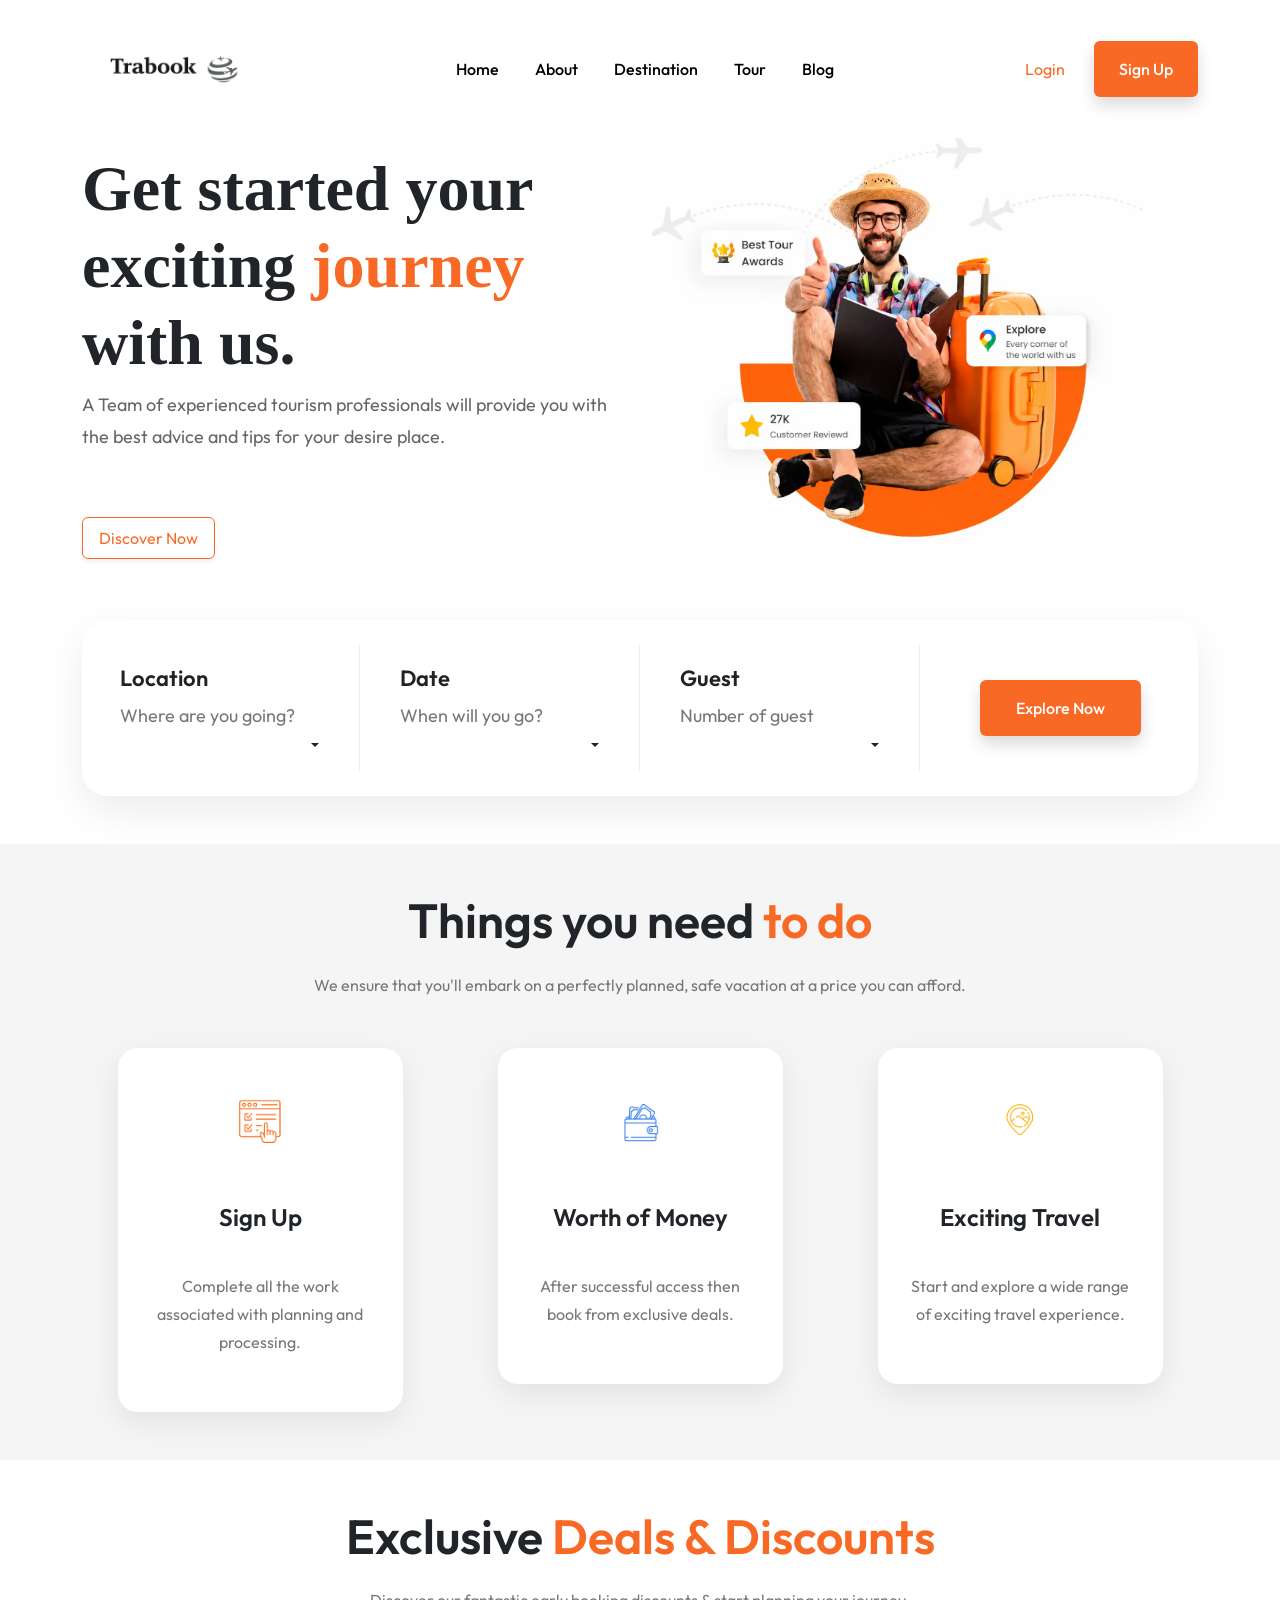
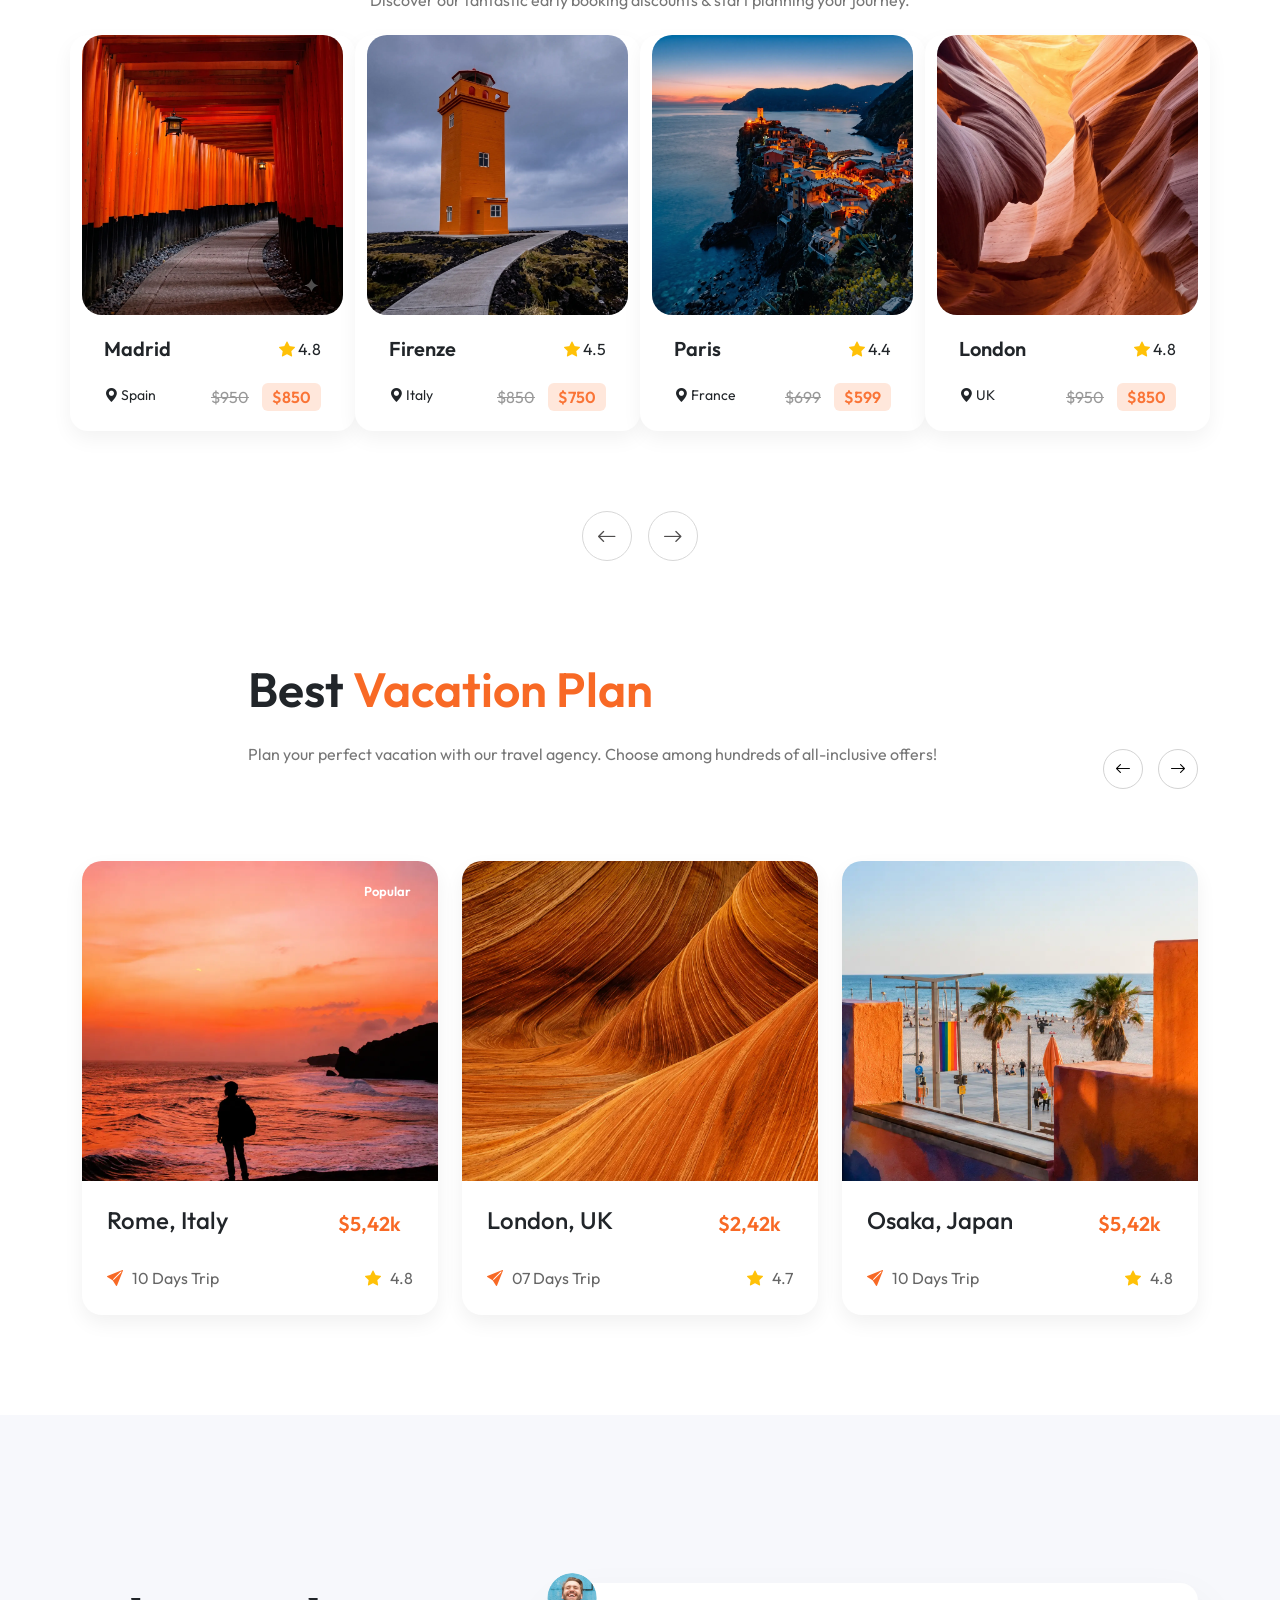
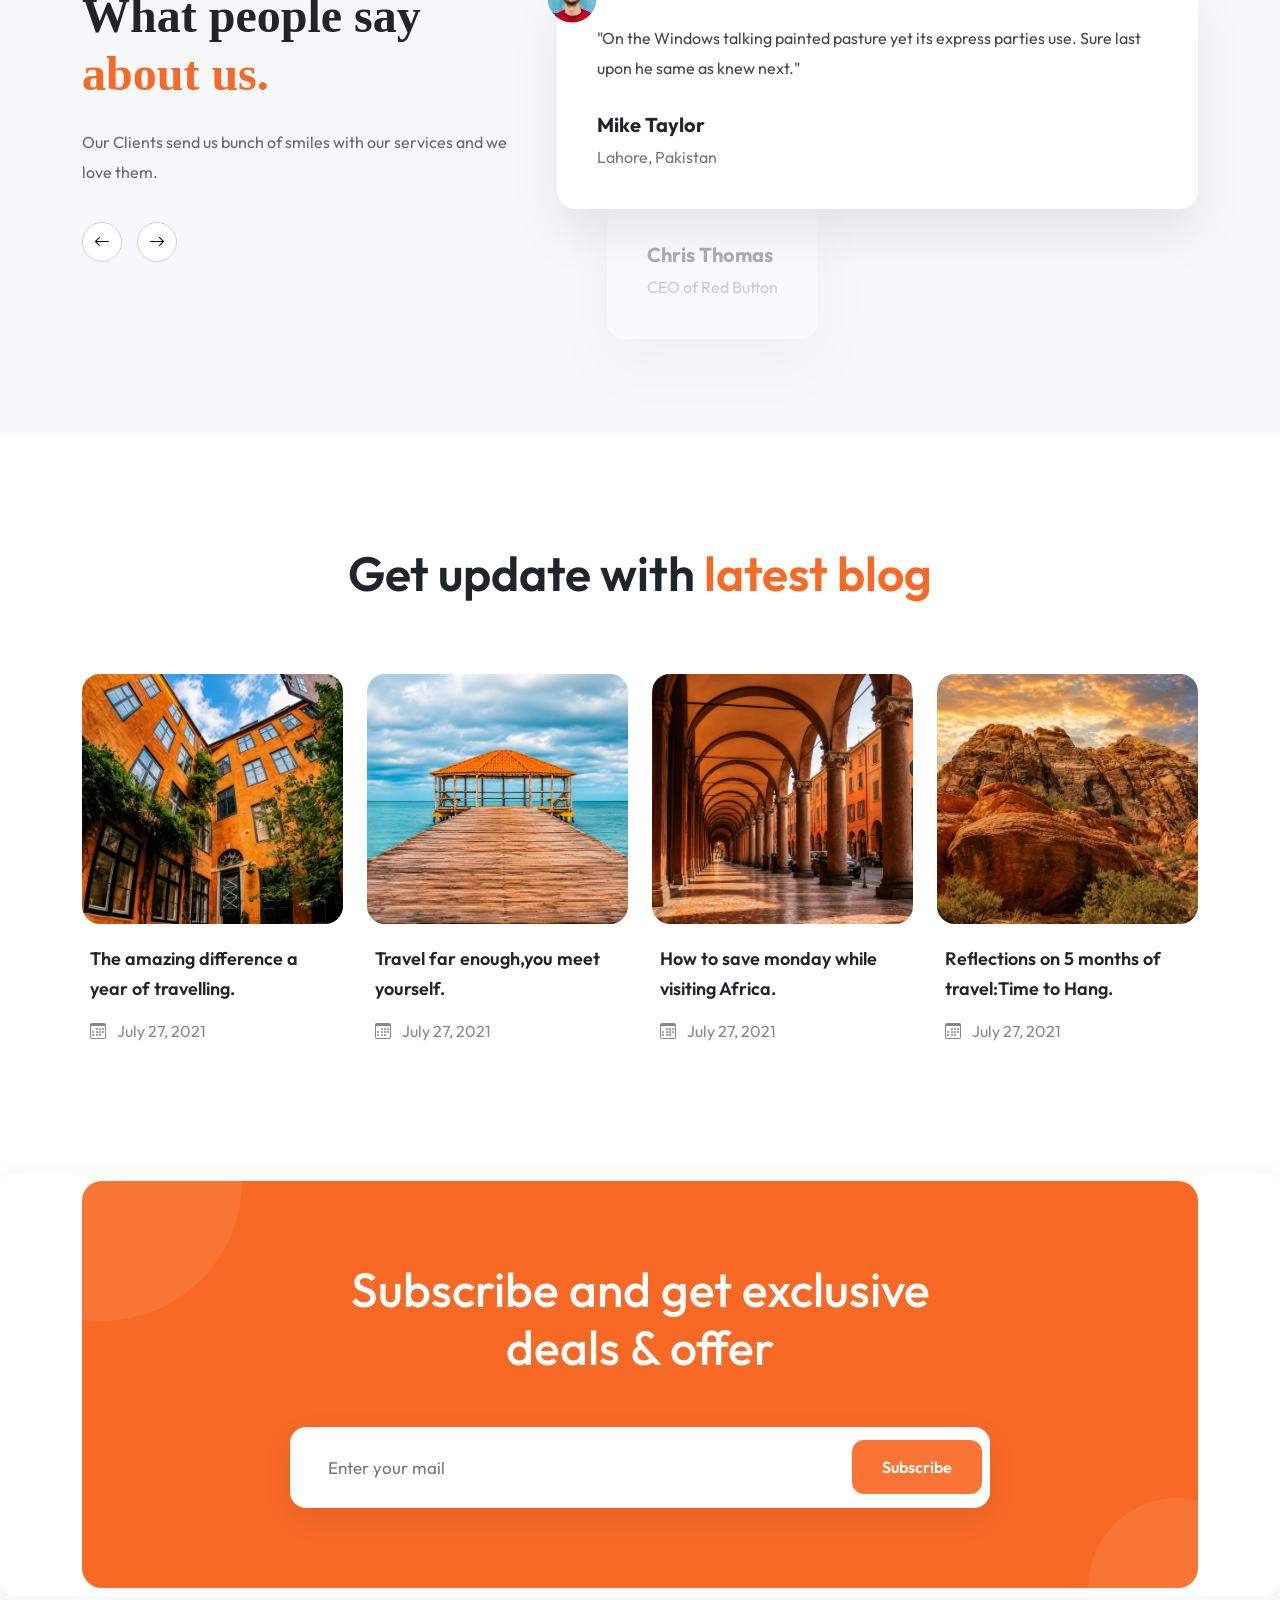
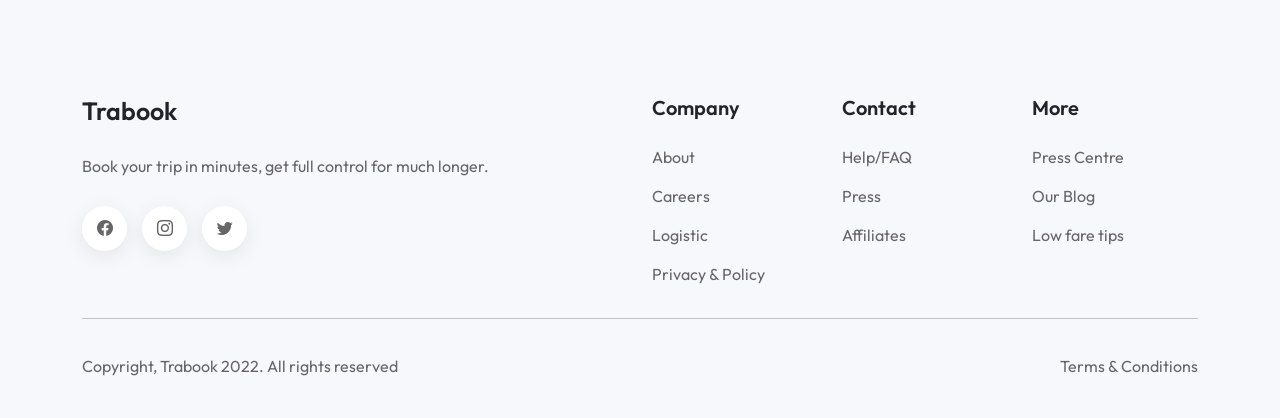
==== commit 72b86845: "completed landin page" ====
--- a/index.html
+++ b/index.html
@@ -25,7 +25,7 @@
             <div class="container">
 
                 <a class="navbar-brand" href="#">
-                    <img src="./images/logo.png" alt="Logo" class="nav-logo">
+                    <img src="./images/logo.webp" alt="Logo" class="nav-logo">
                 </a>
 
                 <button class="navbar-toggler" type="button" data-bs-toggle="collapse" data-bs-target="#navbarMenu">
@@ -90,7 +90,7 @@
                     </div>
 
                     <div class="col-lg-6">
-                        <img src="./images/hero-image.png"
+                        <img src="./images/hero-image.webp"
                             alt="an image of a man sitting and reading a travel guide with his travel bag near to him"
                             class="hero-img img-fluid ">
                     </div>
@@ -195,7 +195,7 @@
                     <div class="feature-card col-lg-3 col-md-6 h-100">
 
                         <div class="feature-icon">
-                            <img src="./images/checklist-click.png" alt="Checklist Icon image" width="70">
+                            <img src="./images/checklist-click.webp" alt="Checklist Icon image" width="70">
                         </div>
 
                         <h4>Sign Up</h4>
@@ -207,7 +207,7 @@
                     <div class="feature-card col-lg-3 col-md-6 h-100">
 
                         <div class="feature-icon">
-                            <img src="./images/wallet.png" alt="wallet icon" width="70">
+                            <img src="./images/wallet.webp" alt="wallet icon" width="70">
                         </div>
 
                         <h4>Worth of Money</h4>
@@ -219,7 +219,7 @@
                     <div class="feature-card col-lg-3 col-md-6 h-100">
 
                         <div class="feature-icon">
-                            <img src="./images/location-icon.png" alt="location icon" width="70">
+                            <img src="./images/location-icon.webp" alt="location icon" width="70">
                         </div>
 
                         <h4>Exciting Travel</h4>
@@ -250,7 +250,7 @@
 
                         <div class="deal-image">
 
-                            <img src="./images/madrid.png" alt="Madrid image">
+                            <img src="./images/madrid.webp" alt="Madrid image">
 
                             <div class="overlay">
 
@@ -287,7 +287,7 @@
 
                         <div class="deal-image">
 
-                            <img src="./images/firenze.png" alt="Firenze image">
+                            <img src="./images/firenze.webp" alt="Firenze image">
 
                             <div class="overlay">
 
@@ -324,7 +324,7 @@
 
                         <div class="deal-image">
 
-                            <img src="./images/paris.png" alt="paris image">
+                            <img src="./images/paris.webp" alt="paris image">
 
                             <div class="overlay">
 
@@ -361,7 +361,7 @@
 
                         <div class="deal-image">
 
-                            <img src="./images/london.png" alt="london image">
+                            <img src="./images/london.webp" alt="london image">
 
                             <div class="overlay">
 
@@ -448,7 +448,7 @@
 
                             <div class="vacation-image">
 
-                                <img src="./images/rome.png" alt="Rome image">
+                                <img src="./images/rome.webp" alt="Rome image">
                                 <span class="popular-badge">Popular</span>
 
                             </div>
@@ -482,7 +482,7 @@
 
                             <div class="vacation-image">
 
-                                <img src="./images/london2.png" alt="london image">
+                                <img src="./images/london2.webp" alt="london image">
 
                             </div>
 
@@ -515,7 +515,7 @@
 
                             <div class="vacation-image">
 
-                                <img src="./images/osaka.png" alt="osaka image">
+                                <img src="./images/osaka.webp" alt="osaka image">
 
                             </div>
 
@@ -577,7 +577,7 @@
                             <!-- FRONT CARD -->
                             <div class="testimonial-card active-card mt-5">
 
-                                <img src="images/avatar.png" class="profile-img" alt="avatar image">
+                                <img src="images/avatar.webp" class="profile-img" alt="avatar image">
 
                                 <p>"On the Windows talking painted pasture yet its express parties use. Sure last upon
                                     he same as knew next."</p>
@@ -627,7 +627,7 @@
 
                             <div class="blog-image">
 
-                                <img src="./images/blog-1.png" alt="Blog Image">
+                                <img src="./images/blog-1.webp" alt="Blog Image">
 
                             </div>
 
@@ -649,7 +649,7 @@
 
                             <div class="blog-image">
 
-                                <img src="./images/blog-2.png" alt="Blog Image">
+                                <img src="./images/blog-2.webp" alt="Blog Image">
 
                             </div>
 
@@ -671,7 +671,7 @@
 
                             <div class="blog-image">
 
-                                <img src="./images/blog-3.png" alt="Blog Image">
+                                <img src="./images/blog-3.webp" alt="Blog Image">
 
                             </div>
 
@@ -693,7 +693,7 @@
 
                             <div class="blog-image">
 
-                                <img src="./images/blog-4.png" alt="Blog Image">
+                                <img src="./images/blog-4.webp" alt="Blog Image">
 
                             </div>
 
@@ -732,7 +732,7 @@
 
                             <div class="message">
 
-                                <span class="input-icon"><i class="bi bi-envelope"></i></span>
+                                <span class="input-icon"></span>
                                 <input type="email" placeholder="Enter your mail">
                             </div>
 
--- a/index.css
+++ b/index.css
@@ -711,6 +711,14 @@
     display: flex;
     flex-direction: column;
   }
+
+  .message input {
+  flex: 1;
+  border: none;
+  outline: none;
+  padding: 10px;
+}
+
   
 }
 
